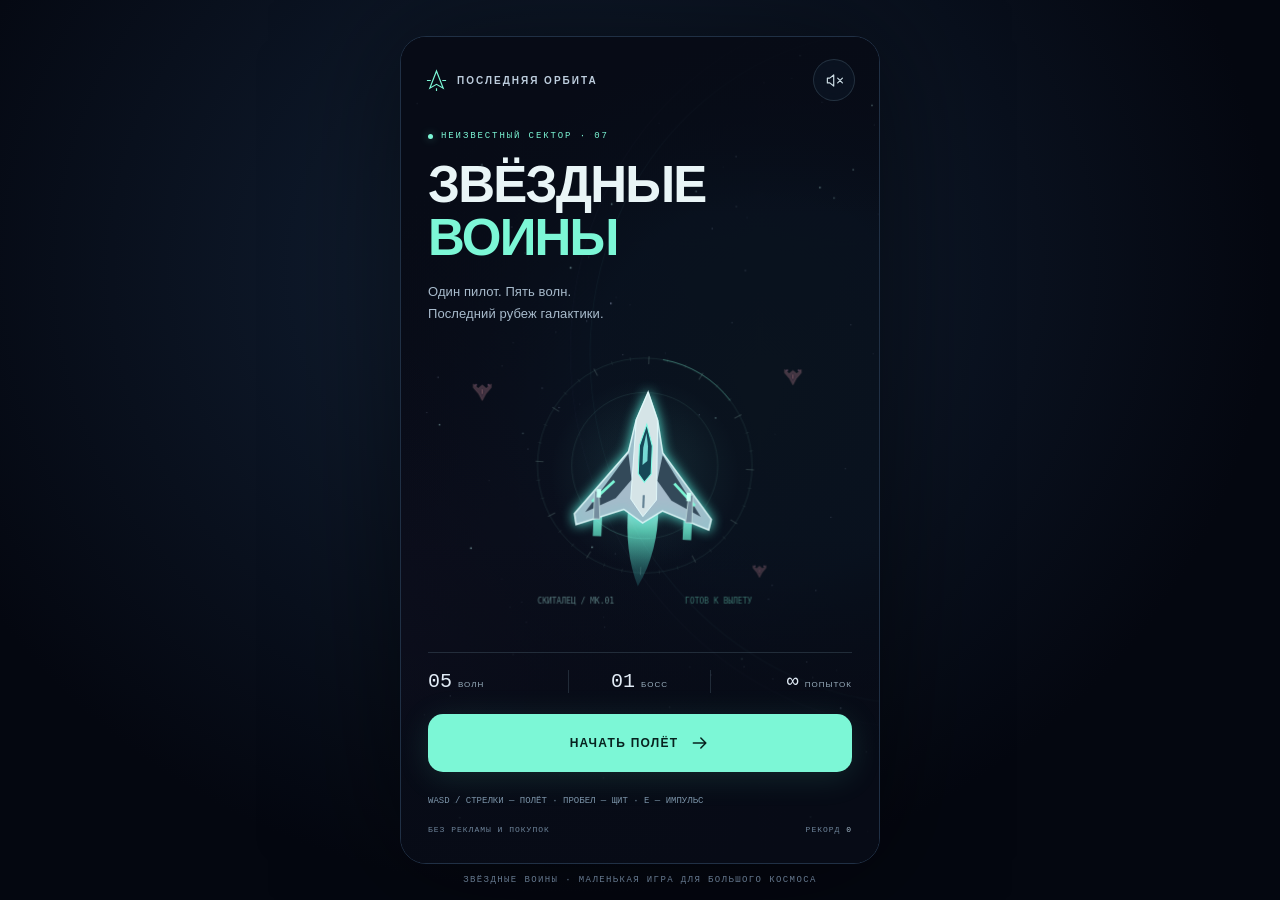
==== star-warriors/index.html @ ebae95c9 "Add standalone Star Warriors mobile game, isolated from main project" ====
<!doctype html><html lang="ru"><head><meta charset="utf-8"><meta name="viewport" content="width=device-width,initial-scale=1,viewport-fit=cover"><meta name="theme-color" content="#070b16"><title>Звёздные воины · Последняя орбита</title><style>html,body{margin:0;min-height:100%;background:#070b16;color:#e9f5f7;font-family:system-ui,sans-serif}#loading{position:fixed;inset:0;display:grid;place-content:center;text-align:center;padding:24px}#loading p{color:#91a6ba;font-size:15px}</style></head><body><div id="loading"><h2>ЗВЁЗДНЫЕ ВОИНЫ</h2><p>Подготовка к полёту…</p></div><script>
(async()=>{try{
const packed='H4sIAAAAAAAC/+29a5Mj13Ug+J2/IlUtMpGozKx8AgmgUb3Nh91ciyOOmnTbYnQsE8hEFdwoAEwkqgqqRoRIeuyZkNYiadGiKYl6TdjrsGLdkkWREh+K8P4B1F/wL9lzzr038+YDqGpKM+MPw2gW8nGf5573OffmzS89+9VnXvrzF59TjtOTyeETN/FHmYTTo/5estzDB3EYwc9JnIbK8DhMFnHa31umIyPYE4+n4Unc3zsdx2fzWZLuKcPZNI2nUOxsHKXH/Sg+HQ9jg250ZTwdp+NwYiyG4STu27oi6hmjcdofzk7jpNRwehyfxMZwNpklUts3rLY1sFulsuF8PomNk9lgDD9n8cCAB8YwnIeDSSxVXsWL61RcpGG6XBiDMIHLVaGFwSQcPjDSJJwuJsshPCq1F8WLYTKep+PZVKq1+d7ml5dvbz7a/Grz2eW3Nh8qm19uPt98jDfKv3/zu8rm082jzSebD+HBtze/3Ty6/I4CP59fvg4vPr78682HcMUfP7r8Jl5CS49MZfOjy+9cvnH5bdbeJ5vPdAV+f4UtK5tfYAOXryubj5XLNze/g3qPoBj1AgU+ZCXx8lNl8zvs//Lbl38Fbz81cU7pOJ3Eh7sG/m8fQf80SGwTC3wHB/g5dPQLGPUbm0c3D1grT9ycjKcPlCSe9PfGQ4TMcRKPAFhhGnbHJ+FRfLA4Pdo/P5noT7rPwKUCl9NFXz1O03n34ODs7Mw8c81ZcnTgWJaFhVXCn6dn533VUiyl5cE/9Un3OaifxMNUYSiowkPlOB4fHafsOoHydktVRuPJpK8+6bgMm9QDVnUepsdK1FdfcB0lULyO4lsKXHquYvtw/XWpYmswCqKwXPEESju24it2cMdpf31rRzgFuEJAE4YdPtFNZrP0grAdaARRvxuFyYOeYQyOuhzp4eZkPE27N9rDUTvCWyCw7o24M/JHbXy5TOOoe6Njh61BCPcA9bibHA3Cht2ydMeydcexddNua/ByBjh8BLVHo4HfxtILwOmuwQhisVqk8Yn+NK7bC+HwLt3+EaCzvnc3PprFysvP7+lYwVjEyXiEfc+ms+7e3T96AX6Nr8VHy0mY7OnPzKaL2SRc6HtfGQ/[base64]/C6XgO64M3vSUsICziBIiGTVwAvfxC9NMdzYbAHE/HizEw14vZMiU0c+bnCiz1OFIYGBBRtR5/a8xGIxAgXX9+njUDwEHuHF3woUbxKFxOYDGBNDLIDSaz4YPeaBKf8zHcAPy8mM8WY5oJcBSYxWksr/ZJeM5kTtcLrPl5YfXz6+j0mEpmTzwsW8aOWiQYI0ZT9+wKcAWx9ziMoCIyI9uBtpQbwKmCIuD5FAjr80mEA2gGKLc3niKMtqJuESaVhgWseS9mOpsbp/F4sr0jGGq4TGdZJwQujjFGfApouKjQAvYAYjHDU86Z4kDnV5al9b5hjKcRLJkNwxjMYLVPdo8ERwGDsbKRtL/ASCSGoGejKo6FrWqGXNjil8YnqISEyEXMATQRgdSvGShAswuay7DhIKLvK/H0tLEIR7EBHYYGTcOAMjoMXNN6k3iUdh0PJpHQhOhSdIvY3AuBl02L3OAvlot0PFoZXGvoEpoAV0rPYkBFMY+WGOfFVe0dhfNuB/olpgXMNQY0gttJnCJUsXVkt44occZgDwvI2dmNQTSMokj0ZwBrfXAhczoicXiNIt3gTOgqlscp08kJk64Z0+/aJSaCa6zxlwYu9HLR9YEUJDS4YQO5uVarJUaNY459KhIlQAMggaFjoJpl0kAAlEbcRRI6jS/[base64]/cBKezBtua36u25bZOT3TfSA4rUD+AZA/SWyB36bllcFg2CZAbH1sK/BkWssS0vAIW7mQeI+LvKfQcluQbBgMBsNhrzzyUremTaSGuM4Rjs8VsZVkSBmv8BnUOBkvFoB8BvKkIoPCPwZgwxzFuMGQcwFaxTwO04ar26NEy0iGD8uxM3ZF/dayLKnTIWhy25FwAFiCNQgNYWEqQkBoihw9GORquyz02B2NkwWoysfjSXRRbpNoEmzcJC1VAkVd1OEM2erVVo6nUWmKyiJNZtMjpoSS/[base64]/WO/iC8IpZ1uMKgkJsc1JOIgZx7gKbo7EOLwwHEQlo4qvKJMuXQ/lzY3FcJYwQdZ1r+JrFUGZ9zeyR50RJ2xoYgwWhzFdnoCxPuym4QDdJXi/[base64]/Y1WEHidyPELa+3UuUzKQFzfoNbnyewoiReLC9mlwdbB2gZnCZRUUjHdxQ7gA7EOZyeD2Rbz3euQJjFCi+ha0Czp+sxhqvVm+D5ddQsClT9UTJSeNwazxcJYjmsGQv27QeYZoMvMuWB7/[base64]/HyJUfiGgWeBCIgp9kEwDhFL9z1/b8FgcCZux3Wc7vCtModys2wwdkDCXxZCKIIjXY76HQCN1OY2x2wH0ZFp6NlD51OPFhX2iK0ECLCRHMnSsIjA5Yozhb/wDaD3fxVUhwDuxOEEbNwCbUF9tZJH3/BfEp2rxq+uTEIp9M42SaU7Fwo2UIoOcGTu7X6mmGVxCPhIYuXh2n858wFWy85/[base64]/K5IIcisKPL5qbX5S8moJt+QOw3UttB1krLeZ2Z9TA3BVhspLXPiM5LEotSwodWX0y+7MeL9xol80W23ds123nwYt4MBrGsi/SLjH6Gs8QGurrfDa1QUjbtbwA5jwPQZYjVaXJsuQVYkEM4aKWcB7ZsoAg2SoWBfJyUAWPCQW/DAXHcVzHszBImo/sWp6e3KOdgyuTYOiaLDty13IXO+KwdQQj1xyU00rqoxLRMA5HqMUm8WI5SRcXjwOnlgRkcp/aEkWwlShjk+t6rdaa92ZI7kZ00+2SEEZJsvv1IBANLweP4w+4KsQlZslKtEtEhvFBqWMlGp9eXMN0K/jAr+2euRG0O9HALnQou8AZmrXy8lE79kdWr+wfL3UAGtg0PjNgiACKa/ojW1t8RiUGBPpXFC8eYIqOHAZhFo14A92iul4M9U9nLL/0GhqBX8Q0nkIokNOrRkyA2fwfJ3E0DpUGMlAhI1GEX1DeVVXWYeoFeS4LQq2V0yU01Og40emx3gko+WLb9BhJZrMajc/jSLhciPtwz13CLcSqjvnYHtKW3w6CuNasrF2enGtgN2DEteu08Paw44UdecUd8oLyHOPKektAz/PR2i5BnSd2SJRGahdC8krNXNQquK2sa+lr62P7opI24LG0gdbpme6h5l32BK/rgv52iS9QuW0xNHpZCNYXHEeWgngg4o4XchSWdZ+FFfMBdOr6z9K8clunfTVAiwpkySoM8rQOKbWJjatGmUJZnKtFQtNhclrmnYsLWbfJVCJkQ1aNxOCaGjWQOTLl9bf9661/5juUgNyS9YcOd+RRVzUKisg9K4w41z5Q+6nFe9/egveknpdQ2nYFNikC93R+K2ORLiOcXhN9JjIsoLxTwptO3pFQnQsJCiWcKqJZXTTOlSwP18+Igqe1CM77JFehFvFklOnmVfT3XB4JlTqXYnuledwo4wtapOssZMFElF+HQqzlolu5bRfV7ZaVYXYBdxXqRSYhXeC/vkvDZSKxjoS8OtIWZCPwzi/inSOrJWWysYo6SwH9yGooC3FhTdWsiFNQ7+VXrqwhsmaKDkI2mnaBQuZJPIqTBegi0XIYRyBwuOccb7WLpt7sdgcxGHwxXoUj5KySK6WY6NoLp+OTsOYFdHjzgG9HuHnANwBhIjtucQnHU2Uc0YaZPQXj1yzEdI29LVs2snyKZTYfG/Dzr7g3BfdCDMPpabigfkgb3VNSQDfUZvp7Vqnb96ja59Tbh7iDBTfAfGgqmx9uHimXb2w+xNvLv4THn+H7X0FB6GnzaPMbfFna8tJToNQjGisM7Hfw+G+wFHQAJT+GQVPzl9/efHT5Jm/g8vXLN/A9dPPbzcdQCi4+Vu7dvvusuXd484BNBeYEqq8CInSx6O+JlGx8D48P5XdSnrR4zTZhxUlWhDOUPQJQdlfsgx5DC7iLRn5E6bt7fF/MnuPuiX0xdC020+xhSNXx4N8e27qyhyjCIc/CMjCNZBlDD3zPy96J7SiO0gbBZbQNz2grntI27ODre6SEP4j7e8NlgmnZz7CtXOypwUdim87eQd7YCw5Y8Mcetmkdey9g09ap+1hN4d6aQ9ya9MHmJ5vvb97dfBdQ4l82/6LAgx9v3gbE+enmLQFhntzLIVXI95UycAEPV3Ponb0qIeI7sP6fAL78NW56wr1YHwFBvLn5LS82x6h3DFMbhZNFXFwZkc979QJcb/7+7pV6wcatSS2lc8c9bR27E1/x/tT/+gs2PJm0lNaJZbQM+M3aRYk6DOf9PTIhCo//ApRm8VzAvDCz6f/6iZ34ijt0ATddeGUpwYlr2PYQ3uH+LNqo4X3hqR4wVBCMMk5wJxczZgUIUKIzUqWrIplyNQLRYR5mVUS2MHIAfH6I3OxdwNjvAZa9C+j8U7j/583fK3D57uZ9uAWUxo14VjtjGfYhlX4d/n6XSr97c5Cwbg7h+QfQGjzl7cPobag0zzgUU6P2DqEc30b4O+Jsn1++UbPd0MSmi5sAofRvlMtvAgH8Ah78WiGW+wn8/1vgmh8jqzRvHsyLwJB0nxKYZD1u77DuDabUIBTJ3j+0fJRgdHmTEknZlL+/+SE8p/sq593Skl1p6W3iKD953Jb+/b9+UGkKmdOPYG1wAd8vNVjLmZiOwdCJcuBKLOkQFvWtzT/C/z/d/Jwxv+8DDvxUIaL8wxBhcAUResi6bf+EcRHl9+MlOYEVBCjX3RkgcpOas9U/zDy9K+bZgXn+qR+i1CMuAgzFOm1NHAOv3FN/YriKe2y0JgCItlTMNZwJ3H1RkCiAykhiHzOVCrfz/gJ1kvLuXZRzn0nqyeV3QJF5Ax5AqU9NgV4IVYSh5OjYO0TtRTlQiNH8GDjM94HHvMe0uByj2L7fH8P921iEvf4nFKv46jl2/97mB1DoZ1Dl50gxeZ8yyTOTbE8wJ2zuewp1/D5UfAua+GdoifX9PjT2I04txLlYHVYYBft3FU5wGcs1BvECWKmVU59gemw44ofz7RoOvowUhgScjy+jkuz/Ce2xfgP+fkfsqpbX5jsldsYzYBknK7L+LJEVSPknQMgAaXmmjPDRZIEJ4X/ipVhHynyjuu8CMN4Ddef/+54jc5TyOHiu6N7/VoL+txL0e/PorRjECIcM/J348yOgmY85MT0CUkK7jmMS2YeXb/4BWbxzBSADxT+1PUQJ/N0GnjpdUBbgJXpj3oC9Eh2CosBZC14lswkMfXxyVAOdz4G2PmMQuvx2F5YTAPOR4u6V2YjIoAZewBgjsuGfFHgJL8vVlN/jTYWx5MnGe5nmtXlLyVkYFZguTwbI90nHIjX3QEHNbQv08uzkvZzfFZKK90q6k8TSRXnu39rLAMX4eskGF5mzmUx6nyTM3zO2qvzbP4NWjSrWD+D2h8Bl3/23TypcmlrB/Ud0OghGqLeCK8+ZlWbGc12Lc6oBi3DPFUSUeFhl69xvV6ZCkivH43gSXcHRL/8bXjA/CakWH6NK8SHo9W/Cs19dfqsIy0IiXjaXP5yS5l/tlHCVANSx1tBSfCNQOvj/XdBR0UEBClxrEhju13cxuaytwAReCV0qDv/fM33D/+ISgmkjTGeSlJM6jTfzDbKVym8PySL8LlOP3iI96x/gwQ+4RfaB0Nj+33p7QmRoUtpkHU7wFyWXG/rG3iRd8/WuQgv/8eVfo/6z+bVAk9cRQ4BhfwdxAg+fQd8ZaUQfCY7+S7r9V2Ty/8GQBho2UL0/BuXdVhBpbNLkbaP99d97vUs6cXXdS6o5y/sTazA+henNZ7BqcYlryYmOta5FKUtxx/vFcrBXw21wJJQyVz8QztkKinVJjebee4lLMYc/PRdCD48/mQm5R2/48kgoOImjwUrU5tMpuguy3LCSsyAPO9SpES7wCucPr0aAPtY+tYMXHPZ7tR5RXpjMSSRZX2R6vUeeiJ8C3f8Qrt4hL+cPef1jRwIxBxIU/fjyv5LD/RGQn3L5f1/+JTwB8/DmwbEDQ8YeyNsNahe3MYF6L/8L6WJg1ujCNY73v8KqzPXzU/IE/aZikf5SIffPR/ASjFPiCUy3q/H+VKM/xcWT3vzPNPOZBKlxa+d0TTg/OAQunMUWSsY4MT8enLj8GyB11ChkSFXMdDykixgqwBrhlQVNEHJb1Ij/pRC6hoytQuyfSJdAT4Fb0iLQcnzEdI3LbxHA3mHnmHHDgJ1h9jH8fYTwguffoSpozMgt/QeE1k7hUoVRQdoqpP9/DIB5xNCEx7sIQj+jA9e+yV8VJbCpgMrK7zD0RkAHy2YHrK50QGKQ9CSueCCZU+i7xKr+jsIsBU/kv//VO5msKzWeRUpZ+68tx1X/5vdo6YFJISNjegQjq7cv'+'38jbvdKnUxVGMQbHvqAowrpfVBBlnf+h5dI1ULEF9OkhCiq20UImh6QLXC5AujU66LhE9FTgydevIaCyqQglBKTTO5t/gTX7ORNY6JN6h8TVW0UxJQGwxBlJbaQYLPrWuJzK6sjnLB5u/rYUY0AhB5zhbQWq/zf8+TWQwtuMNihejMqnFNrYPGLi7F1W+vM89sER7FZFavFMg73tXryfkgFMsZqCO6/SCEtFyIEo3HwSvPFVnoxYMWL//Qf/oHBVgKJD3wfq+0cRKpJcpNUVzPMduFMyt9pldyoOCy1usGfBVpeCLFmDuOQstvpBueIDwN9F0Q+b15JHV6pXdd9W7eFdTCpNVhUu8i6IntcVYlPvbX74xdhTOjNYbK/U9jsY7PqE2NRnLCnhUzrS8292sSeR0IlaxCcoy5i7C+TgZ8Ccf40NKP9neBrepVLo3Ad0/S1lPvwG9Tj0Pb+h3Hnpha8YoNOBBrL5hNSvzze/AAWOXEaohvwCKQsa/IipeaDPPVJYYgSU/R1pIL+iX5ar8TnTShTRJJpqICWywcIUMCOkZKsWMjv3KnFIJQ8/UhDhB2S3oiPl54ACb2GE/j0g5R9v3lKgyvfx/m1anp9v/h/4/[base64]/[base64]/TBg0RBwDolIYJ8NMkGc9gmljDOLVVXbUAxWxLe/jQ0kRzFIHpb63LAjSicr/fV21VVA2X0XjWny4nE/0E7Pc4oWt8OwI2SUrRcoo5zbexYENDSlEUnPd41PgS1dYuGHhvi3WiohzpHz7kD9mJofKrHrZwW+MoxgcSnym3G5g3TGOhh+YwicM0/mPgJdkb8wjuzNNwsoz7puuKpzAQMJvTBqsHvCYdTymLDRYByIw/x6ObYwTDYrmYgxCJI1Vjb5jS2tBMWjFgDv3Di3W+gDD3tQwZYNdxY6RHfdPWic+rCzDbVR0Hh8+g7b6lR/[base64]/Ij3hiO9iswACxtUYsfQYc1vsYm58ODZ0CmwOsZVN4qLAwPA5X9R6VkJE3WpZumk7Oido07b1IACGu47xBIFdTVi9bBGLkzsOwRIZNk4WGrLOaXg6PkLSNE/HgwQoUkMKrzzF4rn8kJsbnQAyakIsMalKgJtqsPJfQaEU87UEjmJ87WWVjQeZ/r2+27H0O/3A8/RnX/xa39Yx0/9pSq76Kp3C3Lc9X0dAL/qv3NenMZ49xaXELAI+RzoKEN1JzJ6iSYo0BewODwgEKPCuAIeXt5O0fzFcdT3b05OubQc6nTnRdUzb14fhnJ82t4wz+YghDNbwg3i1IKlwF5Ze05kbmvdEHmd+vTgOH+DvCLo/hl8wsl4COzMfCMwAfmg6i+MZu4in8ck4pkuQwLA6E3aDUGNPoYnlnC5HkxmsB8Ej1yjQ3IEnxKEvpt1AV3BTg9nxdIUMVkB/5jP9JZAI84CCyv4Gs0JBFwSTCor8mOIe5FRFKmGpwuSF/R2ZmWRdUtryd6mxX1N6z+WboNO9bqprXXQPSErdt9t5998TjjJKvCbX44cURv+UPGPfzAYh+SeZv4y+CPBbUus/A+uaP/285DwipV8eg8fG0GrJIGAGNB/B5xTV+ezy21nfzNNHGdSP0CRH3xV19CZ+wgA1U1Opd3WRu1hydRWG0mZD8QN5KNvTELPhvE/q8W/Q+3X5TXRSoy/xI1w8yhzHtG4cF7kXf8O6xrDVX0GpjwsDYOhg590XW6ZIMTpwPxXfW/i3T7JB/EyOm6ET+C/JbPxX5l+nmNnn3FPxC+aMEO46tPa+CeOAYdwvKHID5A+LhtDXQIT1M53dsYAhNE3X13qcpeAuD53v6siELTzbt6GkUWYY2rrI7U7icLFM4heA/Bu55oPMA1UcZuLI+g0bUtgH+yecz0GqgR77NI4XSPGZCZ4C8DUSnnoKnCE3kgrSEUQjz00FFZlAvr3ksa1qcs8IjAbZaidz/ELCXdzi0IDmNJNvM0GFEf1r6i22mvRuyyjFieYhnrAud8Oe75iAlOa6HQh0bnulbcC13KawLZ8vHiaT8anKzBhXEmo0Tc8FppzhAXJneuy6GmfTOY4gv871rravN6Co4Vrage22NC3j5fD0EPd998r6zQkw6aez/aYCMbh4yVQepqJym7uhMkMalouVM5kHk8YxjMeTxr0myLDsLd+xkL++w15LgBr2edmSba71hiY7DQlq6FRraKJjlZChr/LtsSp/Smth6ZZ+T7/D20dBc9Qf8hl8jb7X8MfiFIt7TeTMdwjiUEm6g78+aolhFJGz9i5ql5au3rADN/Q8Z6hW3pogn+E9bgwPnaD63tbV7PBrtTiPo+3j3zp2A4br4DgDHLt8d6+JhzzUjt5ruQ788+tHZ1tW7DiPMzqmj9xOknAFJsjspHExiadH6XFX0n7uNe8cuG3L0tY6auKNi/MuOhugpXuavhLXdzT9G+wa5mFreshvAPnNQNPnx+EiFmVfuv2ytmb+jAIug8I8/kYscJi7OmDQV7MwMODu6bPj/p3ePYlgdazMkFvr3am8YHit9VBfyyiS29bsK0ovjs9jsHJSNClt3REoz9xQEtEIQDEEZ69lqmHvOdkM03PUul8Sh4UQaeCy8F+xNGX9sUEujT9CpanKVgFCIgdJ1QSz1B4+dFxt/6qKLA8JqwEA7jCgPHzYDrR9z+sJOYOKqXYB421wuaLMRsorXAVk+p9Q/[base64]/CvZj3oXaMmyetSxfQ6FUETK1VbFKrltjZwt4bKz5dS8WyizEzBOZatXDBbGguaNF2jDY9HsXOJ9wwerl7tVRTd2mluDjmm2yvzqjh9bjSC+aH+l9tCPWEL9XJbqCfbQj1hC/VyW6gn20Lc8Opxw0ueuiUNyaqfQhKfzE5jeRb18K2WK2IW+mb+ODyJJV3zCxn/DK+L4OqhDQpjicMEbnIaYBITTeALXOQuGKEYlINfCmbBL5qHXbRT03CCr+fh2fQrdEQFu0bIJLzcc5NwvogjfAWaJRgLY2SQKrt7ibVP+fvi9+VpOsZWT5aTdDwH+QKmtR6D/jKnVtBhfDu9i4Dp4rWOpNwlmxqkxrPoLsTKANWIxSKY2aIo8y7IzHsHDkhLwaQ4Z9FT9iKtvjmed119PD0dT4e4PmDa+zrj1DghunjmWbikjEG6AozHC5C/89kZQQGmA5BhTnLgLeRnQMUbfaG9XGMu4T8Lb3LE4dtdd5fKYvm7i0n5Z7sLHi+jWlyVy+Ti7oqCPAV5d49ZhicUo73YJj/Sjjz7YuwqmS7k++vTCjPADuKj8fQeYFzD1nrLeQSUfOflZxuZKkCf7mpczBM66+QuffeMeWc05hsDpU03bVdXUzyhHH2QcKt7nsXfwxU88ArvrY7OXWqa5GBz/GKhAJ1s8LhVlR35qKeSIx2p7+HD6aEvbEkSWkhOfX5NtNcnP80rU8O+b/LnGS3282LSG6LMvm128hY5gQInY8WQLvsqvlHZE057ogCuJGMUGY+V+K6YwvTQ5sJ3bub0k2t/lVe6bQaZiBeUJceSSq+MXHvgxFdTmL8xPI1zQBwZGLzuU0/xEsfzm2420OP5/j7j7Q2VgvMYa/0hJh5Kuwk2b2EAd99WRZuS+Me2ffQcU4L8Dyjp473NuxTx/e+0retv2VO1+6q0ReDLF9yjOdXMeRgRc2s4FNVa0/aAV3VppUnsyw9AnOusZ9d0gEUFXHklhHQta3/[base64]/bPmn7Xb8NPsE99Gy2Mj+qgJ7Ox2I7uOhpq/bOUPzE7ugtqp348xnFHcRjJ8fjq0j4NtFy09AD1wDr58/6dm75t3bI9v+s4fq4SMOrPBKlh2yDfWJXcn8IfkN8NBohDOcZz0iwOErxKui2fZCV+CwlsFDypaopjTgBpu202g3WZp1nbRElF5FT47BIU0Qasrk5HVcHfJSigdlvn3+TlQECTCPF4DF2Nb1Kh3nh/n0IbmfpoMvMcMDGwtEEShw96ws0nI8lphoO2b2lN6kifjEdxn1voZJTnWmmOgfrpOYPmcLZohFrzVD9dsQdAwOwBtoPg7NIFHZvCUcAGFLBFdzRZHo4qas7IbnJwQEv9jsUwsA+CULsg/[base64]/1xiDuDEdtta4nFY8Q99pDtQtX7U4nGKo9RlKxea7HpsCjSqtOq4uf3CV0u6Jo2+p6gQ7MgcNEWGMCCbtYfwV/[base64]/MebK7YTrT1WYHHYrt4Jyd2qM7lSuV2qSVLQtreDKJW2KmyLMI3kIOCL5LFFSOp7ksiRp6TgFJyfHHrx8NsZ04VUcNQT1b4U74a+t5nEvjEc08Wt6MEzQVzjC11cdogDQHYehZYVcHLaKaPP62RpC6VZgyba2VzK1fT9bYMfXMkOssHWQn8CBltO7mMr8j/D6nyiP9gN1N06U4FM0tgmQVy6+cHJnNTiQBgCfgQCN1wGSxE/OgxZWeT9wO8EIsB2VQoyN0fIUqg9DqH5Pd9A0K73tuPgRQRVDbAU5WY93BS1K8oLWWe2ywuAAoe1nUqzp+FZRgSo5AQpOAwAYdyxwV1zuaijwYr+KM+3reYkkYxtN9J/RwSl/p8DFd2mjxd+Rda2rYKdnOQNKIZ/gw81n+B4TiT+hLWZZAgnf71Cz309liM6YuwWoWxSaYLu5Oe4iGle4LxjITwPyNUghLmiqgpQJ/Ifo0gRBgHm0+dPtWWJZ+izV661FnjW9KPn4MbOKF5OHJgQHLJ4eDmZJKtxqFX8UuS6BLqBGRhf5xHrMs4kvJWdywcd8XR/49V3qtf7Hqv/0Os7Ha/tF6/2sdU7PiruSzBGCKm+nNvgDK3FLBab3Hp64RcfZ0N6WH3F/ETK7t9QuXyvyNn1A2w1+DLj/T+JwBoU8S0Aeb8G7n2HC4vZtSaqYVl1EiY2mustIpDVRjs8jeTw/EpREmxPFxrXLt4HwMFdox04ntQAcaZ9T7Zjewc5xB0fxYDa2p+PzzW8YsdM2wJ9efquyZX/zSV3yUbYDkwrQ8LYlVpnypH+MW355GtcbmP1EWxIu/wvN9TOcPCVZfS5S5jJ2w86MYqe+0OGgv6S8q09pkNmhJ6zCL8RBA5huxbYd/8pEoP4BNoEpO3aAFdeFeFINc8kZVkYn5EYulnz1yxeZzxC9m/6rvYwYJkTJculc9IhSOzkblMm3ihXoU2QNc/rU88Fyu18KLGXDp92JWTCCGc6Ee/ybJmQOjwZ+O1QzxQ7eaxd5wADUnoKo4FLE973qOx3tsZaIJPid+hKuiDVQUKFVLeAFQvuDadBWMMqm3h7+2KU2Hc3uzCj+KHH6LD+2J2XN9q4XXawLeNUGjOpiXnUFy2GqCr/[base64]/obcjX2YubEZecDzSvydnoo9KHIxGYXUwgGM6n7ZLV2yVl8ZR/owoqACrfB9SmZ7RWTC6bkDSbctXWVHRqn39VdU8r5gAe6G0cEAK/[base64]/[base64]/x6JvDbv8AjDCbxQkmX0ymUBe4BVUEEHx3zCPrCLCANa+jOOG0AtwtX+uBcH6x0'+'iqsKDInO+4NzA15Hq/5gZUChqB+dNyMA+qoZrThTT/vRLS5OGlhawwINLA5XK+0gImLAb0Wx3S5UyEihlNZsOqwk3q7w9mbSTOoUk0aU1jp/6pTLPAbaj9JKVhE9rIvl1GcFwRJLz40Iv58twgqFQuxZoUAxAUhKFGKFapKE8vwgXgSRtFQAH9HrAofKhefNbP7cb18IKRUiTutsK8XJeb9ByvdxuGiot5NkdvY1ZPqq9vBh/hy0XVJNjHJZVBmKRUNeVD9ZVVp+FiRMsfRiW8Mvz4sFz3jBbPIn54AIK4Gx32CwOl7NZym8gs4Riun5fv/k/OAbTde2mrD6mJ0NT1b5EwYnzNBkDrF1wbmeZZBTpjfDdbzMk8Yp3zt7sarkiUvNgYD9sz6GL0Z926DRxufzhmEHTbbkMFZq3IBLrTmCJyv2ZAVPVuwJ5m/CQ051UNDAVrWDDFGiFPiKZWsHyP4MyutwAs1gNbVmvgdJj9JmJQZEgNB2Zz9aarFOMURxUXC5G0hyoqB4iAEi4ehFmIvdcBz2c5OlrYq64p6ikrL86Ik3/Yyn3zIxS8i0A78kxrNB8s8qioFmmb+FkWZPKZaVZUVmDGXf1ra1z5xMFzzPt5TsSJ3wV1lNoXgfWlwbzsvTlDPwcRtAk7KlKBXtQsqM00pZSoZRSbhkyXpZk5i0dxTOe2s2ofWuMM5FPnaeR4MG7Hi6xOSZlPhrjEiL/YEy0KR7QTcx26Sxn+kMUKVpm+194MOY1KY1YxPK6SAUgbR8mJtJ+o3BmsVoo8QO6UHODPmYqAJA7amnYByHHZ9+b6Kcdn0OXUkgHLqmm82Jt1BMTajubyGSQldakOn05O+SVSrsD/MkkDxh/tp+WFSt8lSKfdtHLQvv59mDgrKFbYO+7flFdSt/nHS9LNNEvTEchjHG9CT1a51NkJI8hM7IE2D2QacRUXzbdfYzGDUD3dO3ZN9EbmfE3I2dUcdTszWALtgSsKwyx3QpBdDIGzVtRxReywu3Oryz7wOyV1KleMLv/n5Pxk/abD4T1jFFPwU5MoWdt016OUNMFtMG3smesbRAgz3Vmg2ZIzumjSxZY3XO+/cOnBxrWfWm2fK1Jm7R81gp5ERG1g9lDua3JdwVz2T0Fcf4ABcRlkVuVNw0PQnNs/4I0XmsvjAr25fQWhjgmGOI7d/qdNs9GempKs96fNIFvcphaF+be1iwIF58Hha0sz8+aFAJw+YCBp+3nBLSM2DSjgdaCZdQnz+dy49L1kaDRo1pZ7YXaGWzo/Q26foZMWCaWBDvIIaLrSaAtB1tNGLPHdyR51j3NUFBbOjMMvACnY8fKRqeQjWiKRqdQwlObd3DFIQbkRW2gUaFCMnwlC8BoHq2wmzBbNPy8fvLPJXBptx/v5Iq1fK1GtrK8VFIE+GDYt90b8T9Q+580ngy6U1Xk0QKT5vWJMxmw/IBj+qFxgIhxq2oDBNhgqs+QEio4GDH/Bncn/[base64]/1h04tFTIcC5K6mH2r3oidQWsYqTpm267XHOdKdMLx9KmnyIphOM/mh+qTkMswxbaHk7n+WEvwxc/[base64]/T3l2mDOkq4Bm5M9nCS3/SukoH9O595/hKVCvbt6myzfxWKOP6Ngnit99E8r/sqvsf/mi0PH6VR0sU4EF/Jwr4SLgt6ROydkK4jgsQLOqq54VFBkJmU8z51NzYlJi/w0SbcaRyDU05+KTvEJzLj7pYV+2XHzuTIL3Nc/X+bbzfKtPFTsqyZwJDo524WgJCJx+khv4bO8626HDW0r6h1DqZoLGS6Up0qbFdgowNPJpjoCZ9p0ONrrOdr9nGy9426P+4ag4ytKOAH5MGdlWLIteekUPCi7UfCs96QPZnVjs/Amu9+NsnKfms8352Hp2IxrPHvC2r5NoWMGs+WyyavCNJxi809kh5DoLONlgsqXnJjmxXgRAoNuMyuah8VfAKLtP4fHxLSyLhzu9NMOgktbFexwBv2dnlQwns0XMG4NZYKesl/yEGbzqiUeod6LWRuNiJdk1K8uue6LrezRuGn0vLyp012zaWFRMm4Wc/sdNWB4t9XWNwRaWiNSWu8fjOYXq+DY/2oyPR+yx0/XQEhjHZ4V8V2oSXY9sHPQp8QkGRXBs9CiZ4ZGmDfLushHQ4Upsxx39LfigRxNK8sySnc1212xL3g0cS9MFOx7EZump3cGncmN/Ead9wgc6zegrAI4wyU4zwp2GYDC3QI+GctWDi6LWCOzzGI9VqrynTes32tZoEIWDsLZECwr4djSKbN+tK4CnH7nBYBANrCxfpIiiUKVXxhRp9Q3QFVrsyWvLMEpC4JbPLBP2LtDdQDdsvWU3OUT37WBLYSjb1vPGOEGUzaii++GifqjZmU3kc3Bsw9EdS/d0uyOGIVgPYcJxGM3OnuExYN+NRsOR2svfPD1ZgpXFsO6W7XS5j4n4ySuvGL5uON59/RWYrNHBXxd3xdCFrTstvOjodgC/lk4F+Z14K4rz6qI5Szfc9v37qLL5g8EwVBEXgpE7AuXNbEsrJQ3SKo4MWsSODKeN/hi4sF1Q3PCipXvUtOt6Hb+jIulTFV5DVBDlK8XlbthAdQkQLVbLYvPid+wtthL5sYfmMtg/AeD2SCWzudSk4xAEAXn4hU0t+ggwumavsD275QU+tdcejSLcbGH6lfYI5IZtOnBpZ5c4MFs3fPbD22u3ok6UeWuJfwIwHUAfnyp6MAoqx9JJQQNytR4vJkrVF7oCmfloOdKCCg4NsRu3eOO42Y2FN9SRH0SdGKEwiKJBNGRQLdKHemMI6v/IVeupxNY7uqNnLgw+JWBQDPY2Q8eWH7gdQEKbM9aYNjrUZKECeZ8VN/[base64]/0WYxXDYdAZ1YERGuSM12H8AXNNbM6QA8a3PCd2BzmbEzV4BV5+a3GLU76fY4TNOJrPFyOyQ0teK0YwrDXPcy3PU7ND8JhxX5qDg8vjcYgR2xS/2RuHM1JgyvQCRCVVEL/[base64]/G3VH5OJgaC4FQzrj8kMHD8eRuyYzMKaHBXX4hwRoIVHn4D+JxZC4EbHFagOJQzX55oS1x0Aiw2vw9CcXWTvsuJZC0GgO6QzBbqHpOFxSgXh6TKu45P+Je4NLyNlXsNgTdyHRSX5AaAftkF6EsH4vhe2AsTxcNjpDCI1S+8Vc2kJKjU8V7A8D/Q7YkctR3fpXTvglBmQzCD2PnA6LknrdqvVCcIC+WStZo2KNkWTosWrGizraQIaXAdyHJ3rmh6Bjd/yAveJuAO7Q3IMVNDOcMh4hqSmMa7AdSjivEyYOYKx4i17T2zDBrYBIEVcz9lPWQvHt2UF3PalbjtczWRshamoOGCsqPXqteLt/KUYxHUpgMtZOXGVhm/vj5stjfXLHznsEUg10tEdQBArsGokcjaZIqtqu2iVgJoI8k9yhAxYxBoTLrAOVB6Ek9v4lZ5+w3QN9lo7MN2m2a7Y3CSKhoOWWrK7nVoDLkyGQPNgfoAJy/uFdrWmjSwUT8OpWurXYqT5IZyZ++7qk1vLk7XpCbb3PAY0GuyUZL14CC9bTva1nX5DbHUVgY5bdlc8ot1Lt0zX71oYCRdGPdzbVa2cInV4vC+GxDDekDYbtru/ML/R9AA8rDsKllI6hkvF+oaL4bt+dsBvb12e0sIMmw0z8PdN229m2q34WgGsJ3TBNNwyCkHXh2bg4HEvftyJaQtbZxgOhm2xbwAPE6Jiihncsk2/awYlnOOxOyxIf7LYkAwy9J9DV50K8jXpBIO6FoHVU5t+FjStLiU9PjhQbiuvLcdAaLNkME7DCVgYJwPlaHyKSbnHsRIm8TRUonieHitn4/QY9HYlnCrxOYb7ofgYMcHcLaDxCGirRWdZWwVzwkADrEowbWfoDH0rLpOMXUsymDY8X8TsLOgmflgAO7IJLasUU+2tMwhGw5EVqNdpvU2n4HvejtZ3U6J84D3PbjnvQ8O+rQ9XfX4Auzlc6WlfYKEOMI+T7F2i05e/+vQU5hv0dkN/eA4t14K5A2J1YEdVMNd50F+hXtlY7lf9lDnzsvTkCl5VGgZZ4/5Q7e1qk/oFEQg6mYH5S1etKmvV8Xe3yuYEtKk7wjLP2qyDKsfb/LiFtGlaULEkrVrFfKPxgdtqAkB64ri+8ZPuLZqQ4XTZb0vYKXLyUKLLyUIJyLlCahHV3He0QqnsKYhA7AbUhUE4DH07RAbFrj3mKVhXsDX7UgBqvbm+WjrrHYwoQv9A76DCCmWrOmvbicNoYJPOWilgZwXq1NaKaDY6aPcEoG05+L+0MqXBI/MUBMS+NPDUU3cO+z4YHsxemeHmqmB+rqj76jMw09kkXOgns+mMfZqvYra3wo7X4SiEO1xuT8ZH0746wbzxrPBL9HmAzU8279OXK9nnCP9BOVBe+BPTslV9eG4w5B2u9tniuHbVQ9AaReHQ7nQqnSWU0F7u7W83H+BXMvFzke+zUw2w159ufob97df0x/X93JlPbGFfQuXcYw7suqWhIiWgyUym2qKgLzaRuac6S4cWYuWl4ySOlVE4nqIgnIDciNMUZMoxPghTJlvm82QWDo9x18doEsepKZbxzmEb042kPW4Ue+A724Bd2m0YvdH2dZO0ZDzJxcEnHdy27bAn8BZmiB+6MF33PudZuyMS3ELUF1Xlx/R6ufPsAjfq4PnI+bGWFjtajLu2+LmLZYmwrp4fiF8FS3KtrKqt9eTDlzLFSbvIpUkxB728BbbMx1BJwigjBtLF0WRPPVXWOrQihNjBmaCaa02qjAppzbNdwdeq7mwbiZkcsFBrneqcmHUBKyp/6FrWLRcTC7fy9wR0oQSzGM0t8miLTrQtFbBMsVzClL16oIIZHilhAXBIp8YZOLDp+KFqNdt0eUXHBNvJr1aN8aSydk1Vs81rooD0BblvydRCDOHpFrI/uHqklpY5YfJHvR1JdGUNmZZvX90lhTMdGNMX5XXisabaJq/T2pVtkRvOja83Nv5RlnKL66sStrKTIvvVPKdb7CSqaMDS0SMr4CKolkcVkobqnfKsi6ZDEdDqdK3Y8V1brYsKX0vRJo7EPdfkBNGdFv5rV4Cc0diW/C4Rv2npFrkJ0F6HUaCdnrvWW+RIaOWvmBOcOxwcHkdjDgdyGqDzRA+oQcNh0SOH1a6w4brdm/IpgodW5lYvcs5iJiFmIrEcRUpnr+WhBRnig6Hp5XZmtuet6bQxXzBz/[base64]/JJsJ/t4jdX1G1rt6YuKcm4Cx2PLt+aqrUD/dg0m85V0yPNe0S9Qp1znNzuWVStE0rhkvWuuuhA+atgALo78D8qvbq4uUOUWRMrGLl+3ArIrKrECl5NjgZhw/HxYMq23unoX76gAYHu7K+1V6+IH2RevooKO0pwNyR++FZ2a0RpDuQsiw1LGXgkjHaAyax4WIhp4ZF/dEwMvOwJp8d+llZf4xLT8u3VW8uUjtmr5DD2+JdchPrdo28WL9Lb0/EJfRL6j2haNLmag1FnizFeNKRD+PMPutd91Ysr6WA5NGJgMfjiz0D/RVtSa94DLZgSscCoyF7/ObzGb/M178BbdpoF+4gi7wiW9zncTo/JdjGlmVKyWJzgWRiqHvcPrz63FffKwgs8xujhQ9Dwlmk6m+aHAINcZFv2n41H4XKC0xDHSUgQYEchXYyjLpRnQ3g+0s+7r9GWqddMOo0h++gU7pfKPje1FicBLeL0RVb1GTDdlwnmH2RtaZWtztc4PwiXjH06/[base64]/AwuBg/Sfgn8epeVz1Tdbi43VVDurjbVRd08WxXjejiua4a08WLXXVOFy901RNVv4sisqsq6lp7BU9NiOL7Dx8CaKGPPNPdvsUe4Kegz3AB8JznLj2jYWXnU1UnBkVKHIbPoc9nIduSD5ADvxQO8jwVESCKwkk/Y9rsVLJb5fPHujIPv1U8D66bf2RL8Lhwkp1VtOi/YpomPas5Yovxue50lja64jAjTdXu6/Sdtf5g8QoYJiST4HIgNggY9v0e36o9HqUAb6CLDEx08hT/QhuMmBrCnUYVjoDNcsYlHV7/pWu1SqKzrlHqLm9VKKSyCyjzDr2SHVKhSydb6NKZGLp8loYOmHQfzJ7hZBnFi8YDrcbQqRlR3hsgMuIwoi9i7uP1flXPdMgGnk33QJPyzJJ4DqpUwQMmcHEOTJsunqPd2Wp2Ol6hWelEwOyTOSVk1eQj9riiLYpSB4paM94LcX58XY24rgY/g71XLX6iauwguLv884rVIs+RXpy3Sr7DHQjGuJkmfS8vl6O7WQLx4f4hrUcEtAbqWc4OtKsaoD0C48k4XQ2Pw+mRYLYof0QldqSgdiEvjXSW5poNkn/xtNrDYLJMWKtSA1pva/l5eBRDl2Ik23qlTqUTKGvkAGY303f6GEj5gY7sNNFrFhcHIG8tng2veFzk1vI57lKF15bjnYNHEBQ+jMC8/fyEaYMfRLq1Ojv7lJ3UyT/PumPmVIJNm86n2zXtJX2kYddhinSGpMHoRDpUcdA/HGxvVyIrWUons/40PlO+Rl/2/epgESenuGUoZhZtMjNn7FlDfOJ3B37NEtTxydIooHyuX8gol+HZ1YeS04Rffp4sDvYF4m2HcF5l8Rw0lf98+/+689Wv/onSPHhirSEzuHnAzpI+hKvBLFrh73F6Mjl84v8H9FBJTw/iAAA=';
const data=Uint8Array.from(atob(packed),c=>c.charCodeAt(0));
const stream=new Blob([data]).stream().pipeThrough(new DecompressionStream('gzip'));
const html=await new Response(stream).text();
document.open();document.write(html);document.close();
}catch(error){document.getElementById('loading').innerHTML='<h2>Не удалось запустить игру</h2><p>Открой ссылку в обновлённом Safari или Chrome и перезагрузи страницу.</p>';console.error(error);}})();
</script></body></html>
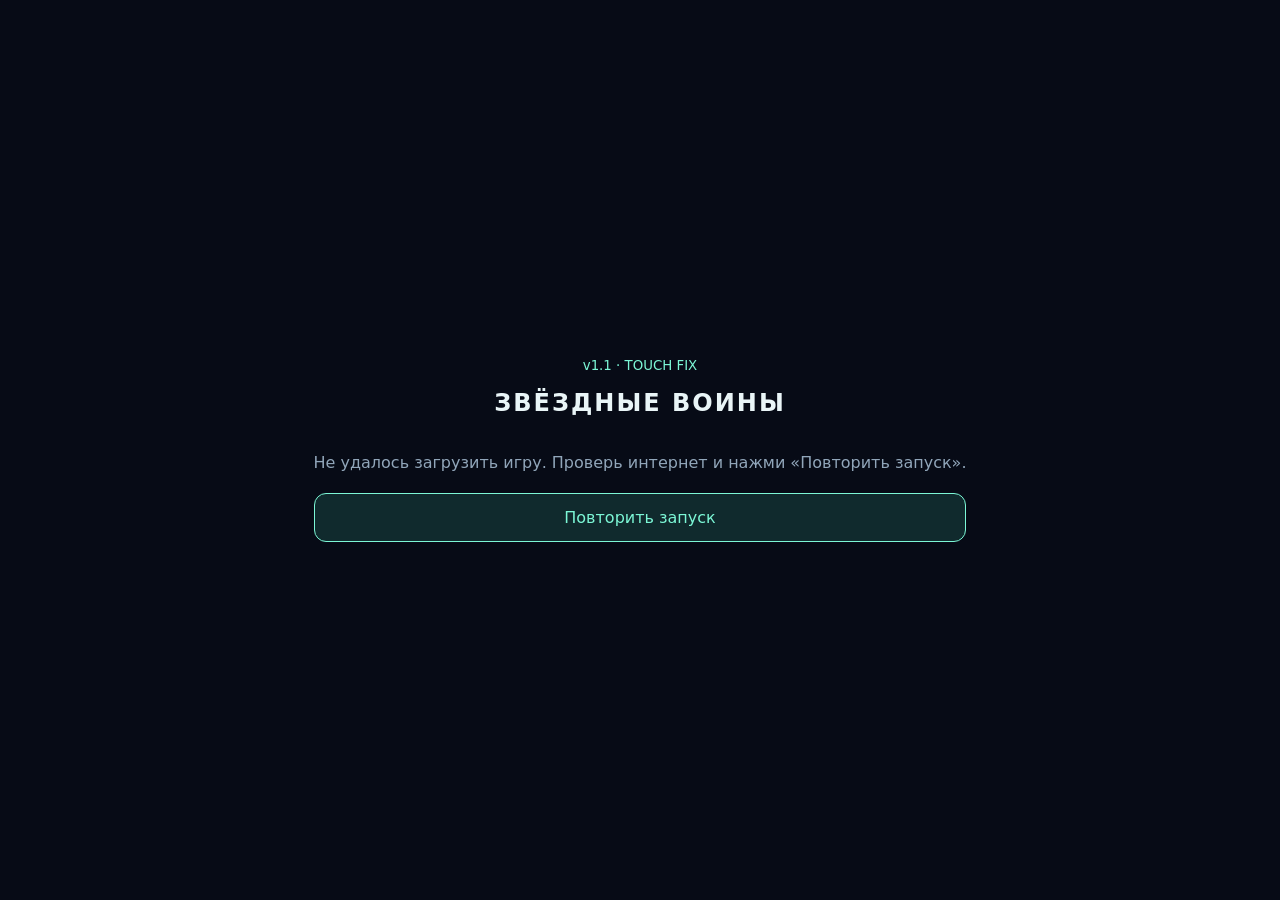
==== commit 96d62423: "Fix mobile touch interruptions and false pauses; release Star Warriors 1.1" ====
--- a/star-warriors/index.html
+++ b/star-warriors/index.html
@@ -1,9 +1,149 @@
-<!doctype html><html lang="ru"><head><meta charset="utf-8"><meta name="viewport" content="width=device-width,initial-scale=1,viewport-fit=cover"><meta name="theme-color" content="#070b16"><title>Звёздные воины · Последняя орбита</title><style>html,body{margin:0;min-height:100%;background:#070b16;color:#e9f5f7;font-family:system-ui,sans-serif}#loading{position:fixed;inset:0;display:grid;place-content:center;text-align:center;padding:24px}#loading p{color:#91a6ba;font-size:15px}</style></head><body><div id="loading"><h2>ЗВЁЗДНЫЕ ВОИНЫ</h2><p>Подготовка к полёту…</p></div><script>
-(async()=>{try{
-const packed='H4sIAAAAAAAC/+29a5Mj13Ug+J2/IlUtMpGozKx8AgmgUb3Nh91ciyOOmnTbYnQsE8hEFdwoAEwkqgqqRoRIeuyZkNYiadGiKYl6TdjrsGLdkkWREh+K8P4B1F/wL9lzzr038+YDqGpKM+MPw2gW8nGf5573OffmzS89+9VnXvrzF59TjtOTyeETN/FHmYTTo/5estzDB3EYwc9JnIbK8DhMFnHa31umIyPYE4+n4Unc3zsdx2fzWZLuKcPZNI2nUOxsHKXH/Sg+HQ9jg250ZTwdp+NwYiyG4STu27oi6hmjcdofzk7jpNRwehyfxMZwNpklUts3rLY1sFulsuF8PomNk9lgDD9n8cCAB8YwnIeDSSxVXsWL61RcpGG6XBiDMIHLVaGFwSQcPjDSJJwuJsshPCq1F8WLYTKep+PZVKq1+d7ml5dvbz7a/Grz2eW3Nh8qm19uPt98jDfKv3/zu8rm082jzSebD+HBtze/3Ty6/I4CP59fvg4vPr78682HcMUfP7r8Jl5CS49MZfOjy+9cvnH5bdbeJ5vPdAV+f4UtK5tfYAOXryubj5XLNze/g3qPoBj1AgU+ZCXx8lNl8zvs//Lbl38Fbz81cU7pOJ3Eh7sG/m8fQf80SGwTC3wHB/g5dPQLGPUbm0c3D1grT9ycjKcPlCSe9PfGQ4TMcRKPAFhhGnbHJ+FRfLA4Pdo/P5noT7rPwKUCl9NFXz1O03n34ODs7Mw8c81ZcnTgWJaFhVXCn6dn533VUiyl5cE/9Un3OaifxMNUYSiowkPlOB4fHafsOoHydktVRuPJpK8+6bgMm9QDVnUepsdK1FdfcB0lULyO4lsKXHquYvtw/XWpYmswCqKwXPEESju24it2cMdpf31rRzgFuEJAE4YdPtFNZrP0grAdaARRvxuFyYOeYQyOuhzp4eZkPE27N9rDUTvCWyCw7o24M/JHbXy5TOOoe6Njh61BCPcA9bibHA3Cht2ydMeydcexddNua/ByBjh8BLVHo4HfxtILwOmuwQhisVqk8Yn+NK7bC+HwLt3+EaCzvnc3PprFysvP7+lYwVjEyXiEfc+ms+7e3T96AX6Nr8VHy0mY7OnPzKaL2SRc6HtfGQ/[base64]/C6XgO64M3vSUsICziBIiGTVwAvfxC9NMdzYbAHE/HizEw14vZMiU0c+bnCiz1OFIYGBBRtR5/a8xGIxAgXX9+njUDwEHuHF3woUbxKFxOYDGBNDLIDSaz4YPeaBKf8zHcAPy8mM8WY5oJcBSYxWksr/ZJeM5kTtcLrPl5YfXz6+j0mEpmTzwsW8aOWiQYI0ZT9+wKcAWx9ziMoCIyI9uBtpQbwKmCIuD5FAjr80mEA2gGKLc3niKMtqJuESaVhgWseS9mOpsbp/F4sr0jGGq4TGdZJwQujjFGfApouKjQAvYAYjHDU86Z4kDnV5al9b5hjKcRLJkNwxjMYLVPdo8ERwGDsbKRtL/ASCSGoGejKo6FrWqGXNjil8YnqISEyEXMATQRgdSvGShAswuay7DhIKLvK/H0tLEIR7EBHYYGTcOAMjoMXNN6k3iUdh0PJpHQhOhSdIvY3AuBl02L3OAvlot0PFoZXGvoEpoAV0rPYkBFMY+WGOfFVe0dhfNuB/olpgXMNQY0gttJnCJUsXVkt44occZgDwvI2dmNQTSMokj0ZwBrfXAhczoicXiNIt3gTOgqlscp08kJk64Z0+/aJSaCa6zxlwYu9HLR9YEUJDS4YQO5uVarJUaNY459KhIlQAMggaFjoJpl0kAAlEbcRRI6jS/[base64]/cBKezBtua36u25bZOT3TfSA4rUD+AZA/SWyB36bllcFg2CZAbH1sK/BkWssS0vAIW7mQeI+LvKfQcluQbBgMBsNhrzzyUremTaSGuM4Rjs8VsZVkSBmv8BnUOBkvFoB8BvKkIoPCPwZgwxzFuMGQcwFaxTwO04ar26NEy0iGD8uxM3ZF/dayLKnTIWhy25FwAFiCNQgNYWEqQkBoihw9GORquyz02B2NkwWoysfjSXRRbpNoEmzcJC1VAkVd1OEM2erVVo6nUWmKyiJNZtMjpoSS/[base64]/WO/iC8IpZ1uMKgkJsc1JOIgZx7gKbo7EOLwwHEQlo4qvKJMuXQ/lzY3FcJYwQdZ1r+JrFUGZ9zeyR50RJ2xoYgwWhzFdnoCxPuym4QDdJXi/[base64]/Y1WEHidyPELa+3UuUzKQFzfoNbnyewoiReLC9mlwdbB2gZnCZRUUjHdxQ7gA7EOZyeD2Rbz3euQJjFCi+ha0Czp+sxhqvVm+D5ddQsClT9UTJSeNwazxcJYjmsGQv27QeYZoMvMuWB7/[base64]/HyJUfiGgWeBCIgp9kEwDhFL9z1/b8FgcCZux3Wc7vCtModys2wwdkDCXxZCKIIjXY76HQCN1OY2x2wH0ZFp6NlD51OPFhX2iK0ECLCRHMnSsIjA5Yozhb/wDaD3fxVUhwDuxOEEbNwCbUF9tZJH3/BfEp2rxq+uTEIp9M42SaU7Fwo2UIoOcGTu7X6mmGVxCPhIYuXh2n858wFWy85/[base64]/K5IIcisKPL5qbX5S8moJt+QOw3UttB1krLeZ2Z9TA3BVhspLXPiM5LEotSwodWX0y+7MeL9xol80W23ds123nwYt4MBrGsi/SLjH6Gs8QGurrfDa1QUjbtbwA5jwPQZYjVaXJsuQVYkEM4aKWcB7ZsoAg2SoWBfJyUAWPCQW/DAXHcVzHszBImo/sWp6e3KOdgyuTYOiaLDty13IXO+KwdQQj1xyU00rqoxLRMA5HqMUm8WI5SRcXjwOnlgRkcp/aEkWwlShjk+t6rdaa92ZI7kZ00+2SEEZJsvv1IBANLweP4w+4KsQlZslKtEtEhvFBqWMlGp9eXMN0K/jAr+2euRG0O9HALnQou8AZmrXy8lE79kdWr+wfL3UAGtg0PjNgiACKa/ojW1t8RiUGBPpXFC8eYIqOHAZhFo14A92iul4M9U9nLL/0GhqBX8Q0nkIokNOrRkyA2fwfJ3E0DpUGMlAhI1GEX1DeVVXWYeoFeS4LQq2V0yU01Og40emx3gko+WLb9BhJZrMajc/jSLhciPtwz13CLcSqjvnYHtKW3w6CuNasrF2enGtgN2DEteu08Paw44UdecUd8oLyHOPKektAz/PR2i5BnSd2SJRGahdC8krNXNQquK2sa+lr62P7opI24LG0gdbpme6h5l32BK/rgv52iS9QuW0xNHpZCNYXHEeWgngg4o4XchSWdZ+FFfMBdOr6z9K8clunfTVAiwpkySoM8rQOKbWJjatGmUJZnKtFQtNhclrmnYsLWbfJVCJkQ1aNxOCaGjWQOTLl9bf9661/5juUgNyS9YcOd+RRVzUKisg9K4w41z5Q+6nFe9/egveknpdQ2nYFNikC93R+K2ORLiOcXhN9JjIsoLxTwptO3pFQnQsJCiWcKqJZXTTOlSwP18+Igqe1CM77JFehFvFklOnmVfT3XB4JlTqXYnuledwo4wtapOssZMFElF+HQqzlolu5bRfV7ZaVYXYBdxXqRSYhXeC/vkvDZSKxjoS8OtIWZCPwzi/inSOrJWWysYo6SwH9yGooC3FhTdWsiFNQ7+VXrqwhsmaKDkI2mnaBQuZJPIqTBegi0XIYRyBwuOccb7WLpt7sdgcxGHwxXoUj5KySK6WY6NoLp+OTsOYFdHjzgG9HuHnANwBhIjtucQnHU2Uc0YaZPQXj1yzEdI29LVs2snyKZTYfG/Dzr7g3BfdCDMPpabigfkgb3VNSQDfUZvp7Vqnb96ja59Tbh7iDBTfAfGgqmx9uHimXb2w+xNvLv4THn+H7X0FB6GnzaPMbfFna8tJToNQjGisM7Hfw+G+wFHQAJT+GQVPzl9/efHT5Jm/g8vXLN/A9dPPbzcdQCi4+Vu7dvvusuXd484BNBeYEqq8CInSx6O+JlGx8D48P5XdSnrR4zTZhxUlWhDOUPQJQdlfsgx5DC7iLRn5E6bt7fF/MnuPuiX0xdC020+xhSNXx4N8e27qyhyjCIc/CMjCNZBlDD3zPy96J7SiO0gbBZbQNz2grntI27ODre6SEP4j7e8NlgmnZz7CtXOypwUdim87eQd7YCw5Y8Mcetmkdey9g09ap+1hN4d6aQ9ya9MHmJ5vvb97dfBdQ4l82/6LAgx9v3gbE+enmLQFhntzLIVXI95UycAEPV3Ponb0qIeI7sP6fAL78NW56wr1YHwFBvLn5LS82x6h3DFMbhZNFXFwZkc979QJcb/7+7pV6wcatSS2lc8c9bR27E1/x/tT/+gs2PJm0lNaJZbQM+M3aRYk6DOf9PTIhCo//ApRm8VzAvDCz6f/6iZ34ijt0ATddeGUpwYlr2PYQ3uH+LNqo4X3hqR4wVBCMMk5wJxczZgUIUKIzUqWrIplyNQLRYR5mVUS2MHIAfH6I3OxdwNjvAZa9C+j8U7j/583fK3D57uZ9uAWUxo14VjtjGfYhlX4d/n6XSr97c5Cwbg7h+QfQGjzl7cPobag0zzgUU6P2DqEc30b4O+Jsn1++UbPd0MSmi5sAofRvlMtvAgH8Ah78WiGW+wn8/1vgmh8jqzRvHsyLwJB0nxKYZD1u77DuDabUIBTJ3j+0fJRgdHmTEknZlL+/+SE8p/sq593Skl1p6W3iKD953Jb+/b9+UGkKmdOPYG1wAd8vNVjLmZiOwdCJcuBKLOkQFvWtzT/C/z/d/Jwxv+8DDvxUIaL8wxBhcAUResi6bf+EcRHl9+MlOYEVBCjX3RkgcpOas9U/zDy9K+bZgXn+qR+i1CMuAgzFOm1NHAOv3FN/YriKe2y0JgCItlTMNZwJ3H1RkCiAykhiHzOVCrfz/gJ1kvLuXZRzn0nqyeV3QJF5Ax5AqU9NgV4IVYSh5OjYO0TtRTlQiNH8GDjM94HHvMe0uByj2L7fH8P921iEvf4nFKv46jl2/97mB1DoZ1Dl50gxeZ8yyTOTbE8wJ2zuewp1/D5UfAua+GdoifX9PjT2I04txLlYHVYYBft3FU5wGcs1BvECWKmVU59gemw44ofz7RoOvowUhgScjy+jkuz/Ce2xfgP+fkfsqpbX5jsldsYzYBknK7L+LJEVSPknQMgAaXmmjPDRZIEJ4X/ipVhHynyjuu8CMN4Ddef/+54jc5TyOHiu6N7/VoL+txL0e/PorRjECIcM/J348yOgmY85MT0CUkK7jmMS2YeXb/4BWbxzBSADxT+1PUQJ/N0GnjpdUBbgJXpj3oC9Eh2CosBZC14lswkMfXxyVAOdz4G2PmMQuvx2F5YTAPOR4u6V2YjIoAZewBgjsuGfFHgJL8vVlN/jTYWx5MnGe5nmtXlLyVkYFZguTwbI90nHIjX3QEHNbQv08uzkvZzfFZKK90q6k8TSRXnu39rLAMX4eskGF5mzmUx6nyTM3zO2qvzbP4NWjSrWD+D2h8Bl3/23TypcmlrB/Ud0OghGqLeCK8+ZlWbGc12Lc6oBi3DPFUSUeFhl69xvV6ZCkivH43gSXcHRL/8bXjA/CakWH6NK8SHo9W/Cs19dfqsIy0IiXjaXP5yS5l/tlHCVANSx1tBSfCNQOvj/XdBR0UEBClxrEhju13cxuaytwAReCV0qDv/fM33D/+ISgmkjTGeSlJM6jTfzDbKVym8PySL8LlOP3iI96x/gwQ+4RfaB0Nj+33p7QmRoUtpkHU7wFyWXG/rG3iRd8/WuQgv/8eVfo/6z+bVAk9cRQ4BhfwdxAg+fQd8ZaUQfCY7+S7r9V2Ty/8GQBho2UL0/BuXdVhBpbNLkbaP99d97vUs6cXXdS6o5y/sTazA+henNZ7BqcYlryYmOta5FKUtxx/vFcrBXw21wJJQyVz8QztkKinVJjebee4lLMYc/PRdCD48/mQm5R2/48kgoOImjwUrU5tMpuguy3LCSsyAPO9SpES7wCucPr0aAPtY+tYMXHPZ7tR5RXpjMSSRZX2R6vUeeiJ8C3f8Qrt4hL+cPef1jRwIxBxIU/fjyv5LD/RGQn3L5f1/+JTwB8/DmwbEDQ8YeyNsNahe3MYF6L/8L6WJg1ujCNY73v8KqzPXzU/IE/aZikf5SIffPR/ASjFPiCUy3q/H+VKM/xcWT3vzPNPOZBKlxa+d0TTg/OAQunMUWSsY4MT8enLj8GyB11ChkSFXMdDykixgqwBrhlQVNEHJb1Ij/pRC6hoytQuyfSJdAT4Fb0iLQcnzEdI3LbxHA3mHnmHHDgJ1h9jH8fYTwguffoSpozMgt/QeE1k7hUoVRQdoqpP9/DIB5xNCEx7sIQj+jA9e+yV8VJbCpgMrK7zD0RkAHy2YHrK50QGKQ9CSueCCZU+i7xKr+jsIsBU/kv//VO5msKzWeRUpZ+68tx1X/5vdo6YFJISNjegQjq7cv'+'38jbvdKnUxVGMQbHvqAowrpfVBBlnf+h5dI1ULEF9OkhCiq20UImh6QLXC5AujU66LhE9FTgydevIaCyqQglBKTTO5t/gTX7ORNY6JN6h8TVW0UxJQGwxBlJbaQYLPrWuJzK6sjnLB5u/rYUY0AhB5zhbQWq/zf8+TWQwtuMNihejMqnFNrYPGLi7F1W+vM89sER7FZFavFMg73tXryfkgFMsZqCO6/SCEtFyIEo3HwSvPFVnoxYMWL//Qf/oHBVgKJD3wfq+0cRKpJcpNUVzPMduFMyt9pldyoOCy1usGfBVpeCLFmDuOQstvpBueIDwN9F0Q+b15JHV6pXdd9W7eFdTCpNVhUu8i6IntcVYlPvbX74xdhTOjNYbK/U9jsY7PqE2NRnLCnhUzrS8292sSeR0IlaxCcoy5i7C+TgZ8Ccf40NKP9neBrepVLo3Ad0/S1lPvwG9Tj0Pb+h3Hnpha8YoNOBBrL5hNSvzze/AAWOXEaohvwCKQsa/IipeaDPPVJYYgSU/R1pIL+iX5ar8TnTShTRJJpqICWywcIUMCOkZKsWMjv3KnFIJQ8/UhDhB2S3oiPl54ACb2GE/j0g5R9v3lKgyvfx/m1anp9v/h/4/[base64]/[base64]/TBg0RBwDolIYJ8NMkGc9gmljDOLVVXbUAxWxLe/jQ0kRzFIHpb63LAjSicr/fV21VVA2X0XjWny4nE/0E7Pc4oWt8OwI2SUrRcoo5zbexYENDSlEUnPd41PgS1dYuGHhvi3WiohzpHz7kD9mJofKrHrZwW+MoxgcSnym3G5g3TGOhh+YwicM0/mPgJdkb8wjuzNNwsoz7puuKpzAQMJvTBqsHvCYdTymLDRYByIw/x6ObYwTDYrmYgxCJI1Vjb5jS2tBMWjFgDv3Di3W+gDD3tQwZYNdxY6RHfdPWic+rCzDbVR0Hh8+g7b6lR/[base64]/Ij3hiO9iswACxtUYsfQYc1vsYm58ODZ0CmwOsZVN4qLAwPA5X9R6VkJE3WpZumk7Oido07b1IACGu47xBIFdTVi9bBGLkzsOwRIZNk4WGrLOaXg6PkLSNE/HgwQoUkMKrzzF4rn8kJsbnQAyakIsMalKgJtqsPJfQaEU87UEjmJ87WWVjQeZ/r2+27H0O/3A8/RnX/xa39Yx0/9pSq76Kp3C3Lc9X0dAL/qv3NenMZ49xaXELAI+RzoKEN1JzJ6iSYo0BewODwgEKPCuAIeXt5O0fzFcdT3b05OubQc6nTnRdUzb14fhnJ82t4wz+YghDNbwg3i1IKlwF5Ze05kbmvdEHmd+vTgOH+DvCLo/hl8wsl4COzMfCMwAfmg6i+MZu4in8ck4pkuQwLA6E3aDUGNPoYnlnC5HkxmsB8Ej1yjQ3IEnxKEvpt1AV3BTg9nxdIUMVkB/5jP9JZAI84CCyv4Gs0JBFwSTCor8mOIe5FRFKmGpwuSF/R2ZmWRdUtryd6mxX1N6z+WboNO9bqprXXQPSErdt9t5998TjjJKvCbX44cURv+UPGPfzAYh+SeZv4y+CPBbUus/A+uaP/285DwipV8eg8fG0GrJIGAGNB/B5xTV+ezy21nfzNNHGdSP0CRH3xV19CZ+wgA1U1Opd3WRu1hydRWG0mZD8QN5KNvTELPhvE/q8W/Q+3X5TXRSoy/xI1w8yhzHtG4cF7kXf8O6xrDVX0GpjwsDYOhg590XW6ZIMTpwPxXfW/i3T7JB/EyOm6ET+C/JbPxX5l+nmNnn3FPxC+aMEO46tPa+CeOAYdwvKHID5A+LhtDXQIT1M53dsYAhNE3X13qcpeAuD53v6siELTzbt6GkUWYY2rrI7U7icLFM4heA/Bu55oPMA1UcZuLI+g0bUtgH+yecz0GqgR77NI4XSPGZCZ4C8DUSnnoKnCE3kgrSEUQjz00FFZlAvr3ksa1qcs8IjAbZaidz/ELCXdzi0IDmNJNvM0GFEf1r6i22mvRuyyjFieYhnrAud8Oe75iAlOa6HQh0bnulbcC13KawLZ8vHiaT8anKzBhXEmo0Tc8FppzhAXJneuy6GmfTOY4gv871rravN6Co4Vrage22NC3j5fD0EPd998r6zQkw6aez/aYCMbh4yVQepqJym7uhMkMalouVM5kHk8YxjMeTxr0myLDsLd+xkL++w15LgBr2edmSba71hiY7DQlq6FRraKJjlZChr/LtsSp/Smth6ZZ+T7/D20dBc9Qf8hl8jb7X8MfiFIt7TeTMdwjiUEm6g78+aolhFJGz9i5ql5au3rADN/Q8Z6hW3pogn+E9bgwPnaD63tbV7PBrtTiPo+3j3zp2A4br4DgDHLt8d6+JhzzUjt5ruQ788+tHZ1tW7DiPMzqmj9xOknAFJsjspHExiadH6XFX0n7uNe8cuG3L0tY6auKNi/MuOhugpXuavhLXdzT9G+wa5mFreshvAPnNQNPnx+EiFmVfuv2ytmb+jAIug8I8/kYscJi7OmDQV7MwMODu6bPj/p3ePYlgdazMkFvr3am8YHit9VBfyyiS29bsK0ovjs9jsHJSNClt3REoz9xQEtEIQDEEZ69lqmHvOdkM03PUul8Sh4UQaeCy8F+xNGX9sUEujT9CpanKVgFCIgdJ1QSz1B4+dFxt/6qKLA8JqwEA7jCgPHzYDrR9z+sJOYOKqXYB421wuaLMRsorXAVk+p9Q/[base64]/CvZj3oXaMmyetSxfQ6FUETK1VbFKrltjZwt4bKz5dS8WyizEzBOZatXDBbGguaNF2jDY9HsXOJ9wwerl7tVRTd2mluDjmm2yvzqjh9bjSC+aH+l9tCPWEL9XJbqCfbQj1hC/VyW6gn20Lc8Opxw0ueuiUNyaqfQhKfzE5jeRb18K2WK2IW+mb+ODyJJV3zCxn/DK+L4OqhDQpjicMEbnIaYBITTeALXOQuGKEYlINfCmbBL5qHXbRT03CCr+fh2fQrdEQFu0bIJLzcc5NwvogjfAWaJRgLY2SQKrt7ibVP+fvi9+VpOsZWT5aTdDwH+QKmtR6D/jKnVtBhfDu9i4Dp4rWOpNwlmxqkxrPoLsTKANWIxSKY2aIo8y7IzHsHDkhLwaQ4Z9FT9iKtvjmed119PD0dT4e4PmDa+zrj1DghunjmWbikjEG6AozHC5C/89kZQQGmA5BhTnLgLeRnQMUbfaG9XGMu4T8Lb3LE4dtdd5fKYvm7i0n5Z7sLHi+jWlyVy+Ti7oqCPAV5d49ZhicUo73YJj/Sjjz7YuwqmS7k++vTCjPADuKj8fQeYFzD1nrLeQSUfOflZxuZKkCf7mpczBM66+QuffeMeWc05hsDpU03bVdXUzyhHH2QcKt7nsXfwxU88ArvrY7OXWqa5GBz/GKhAJ1s8LhVlR35qKeSIx2p7+HD6aEvbEkSWkhOfX5NtNcnP80rU8O+b/LnGS3282LSG6LMvm128hY5gQInY8WQLvsqvlHZE057ogCuJGMUGY+V+K6YwvTQ5sJ3bub0k2t/lVe6bQaZiBeUJceSSq+MXHvgxFdTmL8xPI1zQBwZGLzuU0/xEsfzm2420OP5/j7j7Q2VgvMYa/0hJh5Kuwk2b2EAd99WRZuS+Me2ffQcU4L8Dyjp473NuxTx/e+0retv2VO1+6q0ReDLF9yjOdXMeRgRc2s4FNVa0/aAV3VppUnsyw9AnOusZ9d0gEUFXHklhHQta3/[base64]/bPmn7Xb8NPsE99Gy2Mj+qgJ7Ox2I7uOhpq/bOUPzE7ugtqp348xnFHcRjJ8fjq0j4NtFy09AD1wDr58/6dm75t3bI9v+s4fq4SMOrPBKlh2yDfWJXcn8IfkN8NBohDOcZz0iwOErxKui2fZCV+CwlsFDypaopjTgBpu202g3WZp1nbRElF5FT47BIU0Qasrk5HVcHfJSigdlvn3+TlQECTCPF4DF2Nb1Kh3nh/n0IbmfpoMvMcMDGwtEEShw96ws0nI8lphoO2b2lN6kifjEdxn1voZJTnWmmOgfrpOYPmcLZohFrzVD9dsQdAwOwBtoPg7NIFHZvCUcAGFLBFdzRZHo4qas7IbnJwQEv9jsUwsA+CULsg/[base64]/1xiDuDEdtta4nFY8Q99pDtQtX7U4nGKo9RlKxea7HpsCjSqtOq4uf3CV0u6Jo2+p6gQ7MgcNEWGMCCbtYfwV/[base64]/MebK7YTrT1WYHHYrt4Jyd2qM7lSuV2qSVLQtreDKJW2KmyLMI3kIOCL5LFFSOp7ksiRp6TgFJyfHHrx8NsZ04VUcNQT1b4U74a+t5nEvjEc08Wt6MEzQVzjC11cdogDQHYehZYVcHLaKaPP62RpC6VZgyba2VzK1fT9bYMfXMkOssHWQn8CBltO7mMr8j/D6nyiP9gN1N06U4FM0tgmQVy6+cHJnNTiQBgCfgQCN1wGSxE/OgxZWeT9wO8EIsB2VQoyN0fIUqg9DqH5Pd9A0K73tuPgRQRVDbAU5WY93BS1K8oLWWe2ywuAAoe1nUqzp+FZRgSo5AQpOAwAYdyxwV1zuaijwYr+KM+3reYkkYxtN9J/RwSl/p8DFd2mjxd+Rda2rYKdnOQNKIZ/gw81n+B4TiT+hLWZZAgnf71Cz309liM6YuwWoWxSaYLu5Oe4iGle4LxjITwPyNUghLmiqgpQJ/Ifo0gRBgHm0+dPtWWJZ+izV661FnjW9KPn4MbOKF5OHJgQHLJ4eDmZJKtxqFX8UuS6BLqBGRhf5xHrMs4kvJWdywcd8XR/49V3qtf7Hqv/0Os7Ha/tF6/2sdU7PiruSzBGCKm+nNvgDK3FLBab3Hp64RcfZ0N6WH3F/ETK7t9QuXyvyNn1A2w1+DLj/T+JwBoU8S0Aeb8G7n2HC4vZtSaqYVl1EiY2mustIpDVRjs8jeTw/EpREmxPFxrXLt4HwMFdox04ntQAcaZ9T7Zjewc5xB0fxYDa2p+PzzW8YsdM2wJ9efquyZX/zSV3yUbYDkwrQ8LYlVpnypH+MW355GtcbmP1EWxIu/wvN9TOcPCVZfS5S5jJ2w86MYqe+0OGgv6S8q09pkNmhJ6zCL8RBA5huxbYd/8pEoP4BNoEpO3aAFdeFeFINc8kZVkYn5EYulnz1yxeZzxC9m/6rvYwYJkTJculc9IhSOzkblMm3ihXoU2QNc/rU88Fyu18KLGXDp92JWTCCGc6Ee/ybJmQOjwZ+O1QzxQ7eaxd5wADUnoKo4FLE973qOx3tsZaIJPid+hKuiDVQUKFVLeAFQvuDadBWMMqm3h7+2KU2Hc3uzCj+KHH6LD+2J2XN9q4XXawLeNUGjOpiXnUFy2GqCr/[base64]/obcjX2YubEZecDzSvydnoo9KHIxGYXUwgGM6n7ZLV2yVl8ZR/owoqACrfB9SmZ7RWTC6bkDSbctXWVHRqn39VdU8r5gAe6G0cEAK/[base64]/[base64]/x6JvDbv8AjDCbxQkmX0ymUBe4BVUEEHx3zCPrCLCANa+jOOG0AtwtX+uBcH6x0'+'iqsKDInO+4NzA15Hq/5gZUChqB+dNyMA+qoZrThTT/vRLS5OGlhawwINLA5XK+0gImLAb0Wx3S5UyEihlNZsOqwk3q7w9mbSTOoUk0aU1jp/6pTLPAbaj9JKVhE9rIvl1GcFwRJLz40Iv58twgqFQuxZoUAxAUhKFGKFapKE8vwgXgSRtFQAH9HrAofKhefNbP7cb18IKRUiTutsK8XJeb9ByvdxuGiot5NkdvY1ZPqq9vBh/hy0XVJNjHJZVBmKRUNeVD9ZVVp+FiRMsfRiW8Mvz4sFz3jBbPIn54AIK4Gx32CwOl7NZym8gs4Riun5fv/k/OAbTde2mrD6mJ0NT1b5EwYnzNBkDrF1wbmeZZBTpjfDdbzMk8Yp3zt7sarkiUvNgYD9sz6GL0Z926DRxufzhmEHTbbkMFZq3IBLrTmCJyv2ZAVPVuwJ5m/CQ051UNDAVrWDDFGiFPiKZWsHyP4MyutwAs1gNbVmvgdJj9JmJQZEgNB2Zz9aarFOMURxUXC5G0hyoqB4iAEi4ehFmIvdcBz2c5OlrYq64p6ikrL86Ik3/Yyn3zIxS8i0A78kxrNB8s8qioFmmb+FkWZPKZaVZUVmDGXf1ra1z5xMFzzPt5TsSJ3wV1lNoXgfWlwbzsvTlDPwcRtAk7KlKBXtQsqM00pZSoZRSbhkyXpZk5i0dxTOe2s2ofWuMM5FPnaeR4MG7Hi6xOSZlPhrjEiL/YEy0KR7QTcx26Sxn+kMUKVpm+194MOY1KY1YxPK6SAUgbR8mJtJ+o3BmsVoo8QO6UHODPmYqAJA7amnYByHHZ9+b6Kcdn0OXUkgHLqmm82Jt1BMTajubyGSQldakOn05O+SVSrsD/MkkDxh/tp+WFSt8lSKfdtHLQvv59mDgrKFbYO+7flFdSt/nHS9LNNEvTEchjHG9CT1a51NkJI8hM7IE2D2QacRUXzbdfYzGDUD3dO3ZN9EbmfE3I2dUcdTszWALtgSsKwyx3QpBdDIGzVtRxReywu3Oryz7wOyV1KleMLv/n5Pxk/abD4T1jFFPwU5MoWdt016OUNMFtMG3smesbRAgz3Vmg2ZIzumjSxZY3XO+/cOnBxrWfWm2fK1Jm7R81gp5ERG1g9lDua3JdwVz2T0Fcf4ABcRlkVuVNw0PQnNs/4I0XmsvjAr25fQWhjgmGOI7d/qdNs9GempKs96fNIFvcphaF+be1iwIF58Hha0sz8+aFAJw+YCBp+3nBLSM2DSjgdaCZdQnz+dy49L1kaDRo1pZ7YXaGWzo/Q26foZMWCaWBDvIIaLrSaAtB1tNGLPHdyR51j3NUFBbOjMMvACnY8fKRqeQjWiKRqdQwlObd3DFIQbkRW2gUaFCMnwlC8BoHq2wmzBbNPy8fvLPJXBptx/v5Iq1fK1GtrK8VFIE+GDYt90b8T9Q+580ngy6U1Xk0QKT5vWJMxmw/IBj+qFxgIhxq2oDBNhgqs+QEio4GDH/Bncn/[base64]/1h04tFTIcC5K6mH2r3oidQWsYqTpm267XHOdKdMLx9KmnyIphOM/mh+qTkMswxbaHk7n+WEvwxc/[base64]/T3l2mDOkq4Bm5M9nCS3/SukoH9O595/hKVCvbt6myzfxWKOP6Ngnit99E8r/sqvsf/mi0PH6VR0sU4EF/Jwr4SLgt6ROydkK4jgsQLOqq54VFBkJmU8z51NzYlJi/w0SbcaRyDU05+KTvEJzLj7pYV+2XHzuTIL3Nc/X+bbzfKtPFTsqyZwJDo524WgJCJx+khv4bO8626HDW0r6h1DqZoLGS6Up0qbFdgowNPJpjoCZ9p0ONrrOdr9nGy9426P+4ag4ytKOAH5MGdlWLIteekUPCi7UfCs96QPZnVjs/Amu9+NsnKfms8352Hp2IxrPHvC2r5NoWMGs+WyyavCNJxi809kh5DoLONlgsqXnJjmxXgRAoNuMyuah8VfAKLtP4fHxLSyLhzu9NMOgktbFexwBv2dnlQwns0XMG4NZYKesl/yEGbzqiUeod6LWRuNiJdk1K8uue6LrezRuGn0vLyp012zaWFRMm4Wc/sdNWB4t9XWNwRaWiNSWu8fjOYXq+DY/2oyPR+yx0/XQEhjHZ4V8V2oSXY9sHPQp8QkGRXBs9CiZ4ZGmDfLushHQ4Upsxx39LfigRxNK8sySnc1212xL3g0cS9MFOx7EZump3cGncmN/Ead9wgc6zegrAI4wyU4zwp2GYDC3QI+GctWDi6LWCOzzGI9VqrynTes32tZoEIWDsLZECwr4djSKbN+tK4CnH7nBYBANrCxfpIiiUKVXxhRp9Q3QFVrsyWvLMEpC4JbPLBP2LtDdQDdsvWU3OUT37WBLYSjb1vPGOEGUzaii++GifqjZmU3kc3Bsw9EdS/d0uyOGIVgPYcJxGM3OnuExYN+NRsOR2svfPD1ZgpXFsO6W7XS5j4n4ySuvGL5uON59/RWYrNHBXxd3xdCFrTstvOjodgC/lk4F+Z14K4rz6qI5Szfc9v37qLL5g8EwVBEXgpE7AuXNbEsrJQ3SKo4MWsSODKeN/hi4sF1Q3PCipXvUtOt6Hb+jIulTFV5DVBDlK8XlbthAdQkQLVbLYvPid+wtthL5sYfmMtg/AeD2SCWzudSk4xAEAXn4hU0t+ggwumavsD275QU+tdcejSLcbGH6lfYI5IZtOnBpZ5c4MFs3fPbD22u3ok6UeWuJfwIwHUAfnyp6MAoqx9JJQQNytR4vJkrVF7oCmfloOdKCCg4NsRu3eOO42Y2FN9SRH0SdGKEwiKJBNGRQLdKHemMI6v/IVeupxNY7uqNnLgw+JWBQDPY2Q8eWH7gdQEKbM9aYNjrUZKECeZ8VN/[base64]/0WYxXDYdAZ1YERGuSM12H8AXNNbM6QA8a3PCd2BzmbEzV4BV5+a3GLU76fY4TNOJrPFyOyQ0teK0YwrDXPcy3PU7ND8JhxX5qDg8vjcYgR2xS/2RuHM1JgyvQCRCVVEL/[base64]/G3VH5OJgaC4FQzrj8kMHD8eRuyYzMKaHBXX4hwRoIVHn4D+JxZC4EbHFagOJQzX55oS1x0Aiw2vw9CcXWTvsuJZC0GgO6QzBbqHpOFxSgXh6TKu45P+Je4NLyNlXsNgTdyHRSX5AaAftkF6EsH4vhe2AsTxcNjpDCI1S+8Vc2kJKjU8V7A8D/Q7YkctR3fpXTvglBmQzCD2PnA6LknrdqvVCcIC+WStZo2KNkWTosWrGizraQIaXAdyHJ3rmh6Bjd/yAveJuAO7Q3IMVNDOcMh4hqSmMa7AdSjivEyYOYKx4i17T2zDBrYBIEVcz9lPWQvHt2UF3PalbjtczWRshamoOGCsqPXqteLt/KUYxHUpgMtZOXGVhm/vj5stjfXLHznsEUg10tEdQBArsGokcjaZIqtqu2iVgJoI8k9yhAxYxBoTLrAOVB6Ek9v4lZ5+w3QN9lo7MN2m2a7Y3CSKhoOWWrK7nVoDLkyGQPNgfoAJy/uFdrWmjSwUT8OpWurXYqT5IZyZ++7qk1vLk7XpCbb3PAY0GuyUZL14CC9bTva1nX5DbHUVgY5bdlc8ot1Lt0zX71oYCRdGPdzbVa2cInV4vC+GxDDekDYbtru/ML/R9AA8rDsKllI6hkvF+oaL4bt+dsBvb12e0sIMmw0z8PdN229m2q34WgGsJ3TBNNwyCkHXh2bg4HEvftyJaQtbZxgOhm2xbwAPE6Jiihncsk2/awYlnOOxOyxIf7LYkAwy9J9DV50K8jXpBIO6FoHVU5t+FjStLiU9PjhQbiuvLcdAaLNkME7DCVgYJwPlaHyKSbnHsRIm8TRUonieHitn4/QY9HYlnCrxOYb7ofgYMcHcLaDxCGirRWdZWwVzwkADrEowbWfoDH0rLpOMXUsymDY8X8TsLOgmflgAO7IJLasUU+2tMwhGw5EVqNdpvU2n4HvejtZ3U6J84D3PbjnvQ8O+rQ9XfX4Auzlc6WlfYKEOMI+T7F2i05e/+vQU5hv0dkN/eA4t14K5A2J1YEdVMNd50F+hXtlY7lf9lDnzsvTkCl5VGgZZ4/5Q7e1qk/oFEQg6mYH5S1etKmvV8Xe3yuYEtKk7wjLP2qyDKsfb/LiFtGlaULEkrVrFfKPxgdtqAkB64ri+8ZPuLZqQ4XTZb0vYKXLyUKLLyUIJyLlCahHV3He0QqnsKYhA7AbUhUE4DH07RAbFrj3mKVhXsDX7UgBqvbm+WjrrHYwoQv9A76DCCmWrOmvbicNoYJPOWilgZwXq1NaKaDY6aPcEoG05+L+0MqXBI/MUBMS+NPDUU3cO+z4YHsxemeHmqmB+rqj76jMw09kkXOgns+mMfZqvYra3wo7X4SiEO1xuT8ZH0746wbzxrPBL9HmAzU8279OXK9nnCP9BOVBe+BPTslV9eG4w5B2u9tniuHbVQ9AaReHQ7nQqnSWU0F7u7W83H+BXMvFzke+zUw2w159ufob97df0x/X93JlPbGFfQuXcYw7suqWhIiWgyUym2qKgLzaRuac6S4cWYuWl4ySOlVE4nqIgnIDciNMUZMoxPghTJlvm82QWDo9x18doEsepKZbxzmEb042kPW4Ue+A724Bd2m0YvdH2dZO0ZDzJxcEnHdy27bAn8BZmiB+6MF33PudZuyMS3ELUF1Xlx/R6ufPsAjfq4PnI+bGWFjtajLu2+LmLZYmwrp4fiF8FS3KtrKqt9eTDlzLFSbvIpUkxB728BbbMx1BJwigjBtLF0WRPPVXWOrQihNjBmaCaa02qjAppzbNdwdeq7mwbiZkcsFBrneqcmHUBKyp/6FrWLRcTC7fy9wR0oQSzGM0t8miLTrQtFbBMsVzClL16oIIZHilhAXBIp8YZOLDp+KFqNdt0eUXHBNvJr1aN8aSydk1Vs81rooD0BblvydRCDOHpFrI/uHqklpY5YfJHvR1JdGUNmZZvX90lhTMdGNMX5XXisabaJq/T2pVtkRvOja83Nv5RlnKL66sStrKTIvvVPKdb7CSqaMDS0SMr4CKolkcVkobqnfKsi6ZDEdDqdK3Y8V1brYsKX0vRJo7EPdfkBNGdFv5rV4Cc0diW/C4Rv2npFrkJ0F6HUaCdnrvWW+RIaOWvmBOcOxwcHkdjDgdyGqDzRA+oQcNh0SOH1a6w4brdm/IpgodW5lYvcs5iJiFmIrEcRUpnr+WhBRnig6Hp5XZmtuet6bQxXzBz/[base64]/JJsJ/t4jdX1G1rt6YuKcm4Cx2PLt+aqrUD/dg0m85V0yPNe0S9Qp1znNzuWVStE0rhkvWuuuhA+atgALo78D8qvbq4uUOUWRMrGLl+3ArIrKrECl5NjgZhw/HxYMq23unoX76gAYHu7K+1V6+IH2RevooKO0pwNyR++FZ2a0RpDuQsiw1LGXgkjHaAyax4WIhp4ZF/dEwMvOwJp8d+llZf4xLT8u3VW8uUjtmr5DD2+JdchPrdo28WL9Lb0/EJfRL6j2haNLmag1FnizFeNKRD+PMPutd91Ysr6WA5NGJgMfjiz0D/RVtSa94DLZgSscCoyF7/ObzGb/M178BbdpoF+4gi7wiW9zncTo/JdjGlmVKyWJzgWRiqHvcPrz63FffKwgs8xujhQ9Dwlmk6m+aHAINcZFv2n41H4XKC0xDHSUgQYEchXYyjLpRnQ3g+0s+7r9GWqddMOo0h++gU7pfKPje1FicBLeL0RVb1GTDdlwnmH2RtaZWtztc4PwiXjH06/[base64]/AwuBg/Sfgn8epeVz1Tdbi43VVDurjbVRd08WxXjejiua4a08WLXXVOFy901RNVv4sisqsq6lp7BU9NiOL7Dx8CaKGPPNPdvsUe4Kegz3AB8JznLj2jYWXnU1UnBkVKHIbPoc9nIduSD5ADvxQO8jwVESCKwkk/Y9rsVLJb5fPHujIPv1U8D66bf2RL8Lhwkp1VtOi/YpomPas5Yovxue50lja64jAjTdXu6/Sdtf5g8QoYJiST4HIgNggY9v0e36o9HqUAb6CLDEx08hT/QhuMmBrCnUYVjoDNcsYlHV7/pWu1SqKzrlHqLm9VKKSyCyjzDr2SHVKhSydb6NKZGLp8loYOmHQfzJ7hZBnFi8YDrcbQqRlR3hsgMuIwoi9i7uP1flXPdMgGnk33QJPyzJJ4DqpUwQMmcHEOTJsunqPd2Wp2Ol6hWelEwOyTOSVk1eQj9riiLYpSB4paM94LcX58XY24rgY/g71XLX6iauwguLv884rVIs+RXpy3Sr7DHQjGuJkmfS8vl6O7WQLx4f4hrUcEtAbqWc4OtKsaoD0C48k4XQ2Pw+mRYLYof0QldqSgdiEvjXSW5poNkn/xtNrDYLJMWKtSA1pva/l5eBRDl2Ik23qlTqUTKGvkAGY303f6GEj5gY7sNNFrFhcHIG8tng2veFzk1vI57lKF15bjnYNHEBQ+jMC8/fyEaYMfRLq1Ojv7lJ3UyT/PumPmVIJNm86n2zXtJX2kYddhinSGpMHoRDpUcdA/HGxvVyIrWUons/40PlO+Rl/2/epgESenuGUoZhZtMjNn7FlDfOJ3B37NEtTxydIooHyuX8gol+HZ1YeS04Rffp4sDvYF4m2HcF5l8Rw0lf98+/+689Wv/onSPHhirSEzuHnAzpI+hKvBLFrh73F6Mjl84v8H9FBJTw/iAAA=';
-const data=Uint8Array.from(atob(packed),c=>c.charCodeAt(0));
-const stream=new Blob([data]).stream().pipeThrough(new DecompressionStream('gzip'));
-const html=await new Response(stream).text();
-document.open();document.write(html);document.close();
-}catch(error){document.getElementById('loading').innerHTML='<h2>Не удалось запустить игру</h2><p>Открой ссылку в обновлённом Safari или Chrome и перезагрузи страницу.</p>';console.error(error);}})();
-</script></body></html>+<!doctype html>
+<html lang="ru"><head>
+<meta charset="utf-8">
+<meta name="viewport" content="width=device-width,initial-scale=1,viewport-fit=cover">
+<meta name="theme-color" content="#070b16">
+<title>Звёздные воины · версия 1.1</title>
+<style>html,body{margin:0;width:100%;height:100%;overflow:hidden;background:#070b16;color:#e9f5f7;font-family:system-ui,sans-serif;touch-action:none}#loading{position:fixed;inset:0;display:grid;place-content:center;text-align:center;padding:24px}h1{font-size:24px;letter-spacing:2px}p{color:#91a6ba;line-height:1.7}button{padding:14px 24px;border:1px solid #7cf7d6;border-radius:12px;background:#102a2d;color:#7cf7d6;font:inherit}small{color:#7cf7d6}</style>
+</head><body>
+<div id="loading"><small>v1.1 · TOUCH FIX</small><h1>ЗВЁЗДНЫЕ ВОИНЫ</h1><p id="status">Подготовка к полёту…</p><button id="reload" hidden>Повторить запуск</button></div>
+<noscript>Для игры нужен браузер с включённым JavaScript.</noscript>
+<script>
+'use strict';
+/* Star Warriors v1.1.0. Apply only to the immutable v1.0 baseline before execution. */
+function patchGame(html) {
+  function once(before, after) {
+    const at = html.indexOf(before);
+    if (at < 0 || html.indexOf(before, at + before.length) !== -1)
+      throw new Error('Unexpected game source: ' + before.slice(0, 60));
+    html = html.slice(0, at) + after + html.slice(at + before.length);
+  }
+  function section(start, end, replacement) {
+    const a = html.indexOf(start), b = html.indexOf(end, a + start.length);
+    if (a < 0 || b < 0) throw new Error('Missing game section: ' + start);
+    html = html.slice(0, a) + replacement + '\n' + html.slice(b);
+  }
+  once('<title>Звёздные воины · Последняя орбита</title>', '<title>Звёздные воины · Последняя орбита · 1.1</title>');
+  once('</style>', `
+/* Keep playfield gestures inside the game, not text selection or page scrolling. */
+html,body{touch-action:none;overscroll-behavior:none}
+body{position:fixed;inset:0}
+#app,#space{-webkit-user-select:none;user-select:none;-webkit-touch-callout:none}
+#pause{touch-action:none}
+#build-version{position:absolute;right:27px;bottom:8px;color:#91a6ba;font:8px var(--mono);letter-spacing:1px;pointer-events:none}
+</style>`);
+  section('  function resize(){', '  function showBanner(', `  function resize(){
+    const rect=$('app').getBoundingClientRect();
+    const nw=Math.max(1,rect.width),nh=Math.max(1,rect.height),nd=Math.min(window.devicePixelRatio||1,2);
+    if(nebula && nw===W && nh===H && nd===DPR){measureMenu();return;}
+    const ow=W,oh=H;W=nw;H=nh;DPR=nd;
+    canvas.width=Math.round(W*DPR);canvas.height=Math.round(H*DPR);ctx.setTransform(DPR,0,0,DPR,0,0);
+    safeBottomOffset=(parseFloat(getComputedStyle($('controls')).bottom)||23)+(parseFloat(getComputedStyle($('shield')).minHeight)||78)+44;
+    if(game){
+      for(const a of [bullets,shots,enemies,pickups,particles,rings,floaters])for(const o of a){o.x*=W/ow;o.y*=H/oh;if(o.baseX!==undefined)o.baseX*=W/ow;}
+      const b=bounds(),p=game.p;
+      p.x=clamp(p.x*W/ow,23,W-23);p.y=clamp(p.y*H/oh,b.top,b.bottom);
+      p.tx=clamp(p.tx*W/ow,23,W-23);p.ty=clamp(p.ty*H/oh,b.top,b.bottom);
+      if(game.boss){game.boss.x*=W/ow;game.boss.y*=H/oh;}
+      // Safari's dynamic viewport may resize while the finger is still down.
+      // Preserve that pointer and rebase its coordinates instead of cancelling it.
+      if(drag){const q=position(drag);drag.x=q.x;drag.y=q.y;}
+    }
+    makeBackground();measureMenu();
+  }`);
+  section('  function position(e){', '  const keyName=', `  function position(e){const r=canvas.getBoundingClientRect();return{x:(e.clientX-r.left)*W/r.width,y:(e.clientY-r.top)*H/r.height};}
+  const prevent=e=>{if(e.cancelable)e.preventDefault();};
+  const endDrag=e=>{
+    if(!drag||drag.id!==e.pointerId)return;
+    const id=drag.id;drag=null;
+    try{if(canvas.hasPointerCapture(id))canvas.releasePointerCapture(id);}catch{}
+  };
+  canvas.addEventListener('pointerdown',e=>{
+    if(mode!=='playing'||!game||e.button>0)return;
+    prevent(e);if(drag!==null)return;
+    const q=position(e);
+    drag={id:e.pointerId,x:q.x,y:q.y,clientX:e.clientX,clientY:e.clientY};
+    game.moved=true;
+    try{canvas.setPointerCapture(e.pointerId);}catch{}
+    // Do not move iframe focus on every touch. Keyboard/mouse access still works.
+    if(e.pointerType==='mouse')canvas.focus({preventScroll:true});
+  },{passive:false});
+  // The window listener also handles unexpected pointer-capture loss.
+  // A different finger must never cancel the flight pointer.
+  window.addEventListener('pointermove',e=>{
+    if(!drag||drag.id!==e.pointerId||mode!=='playing'||!game)return;
+    if(e.pointerType==='mouse'&&e.buttons===0){endDrag(e);return;}
+    prevent(e);const q=position(e),b=bounds();
+    game.p.tx=clamp(game.p.tx+(q.x-drag.x)*1.16,23,W-23);
+    game.p.ty=clamp(game.p.ty+(q.y-drag.y)*1.16,b.top,b.bottom);
+    drag.x=q.x;drag.y=q.y;drag.clientX=e.clientX;drag.clientY=e.clientY;
+  },{passive:false,capture:true});
+  window.addEventListener('pointerup',endDrag,true);
+  window.addEventListener('pointercancel',endDrag,true);
+  // Do not end a drag on lostpointercapture; pointerup/cancel own its lifetime.
+  canvas.addEventListener('touchstart',prevent,{passive:false});
+  canvas.addEventListener('touchmove',prevent,{passive:false});
+  $('app').addEventListener('contextmenu',e=>{if(mode==='playing')prevent(e);});
+  for(const name of ['gesturestart','gesturechange'])$('app').addEventListener(name,e=>{
+    if(mode==='playing')prevent(e);
+  },{passive:false});
+
+  // Pause requires a tap that STARTS and ENDS on the button, not a passing swipe.
+  const pauseButton=$('pause');let pausePress=null;
+  pauseButton.addEventListener('pointerdown',e=>{
+    if(e.button>0)return;prevent(e);
+    pausePress={id:e.pointerId,x:e.clientX,y:e.clientY,at:performance.now(),moved:false,ended:false};
+  });
+  window.addEventListener('pointermove',e=>{
+    if(pausePress&&pausePress.id===e.pointerId&&Math.hypot(e.clientX-pausePress.x,e.clientY-pausePress.y)>12)pausePress.moved=true;
+  },true);
+  window.addEventListener('pointerup',e=>{
+    if(!pausePress||pausePress.id!==e.pointerId)return;
+    const p=pausePress;pausePress=null;const r=pauseButton.getBoundingClientRect();
+    const inside=e.clientX>=r.left&&e.clientX<=r.right&&e.clientY>=r.top&&e.clientY<=r.bottom;
+    const tap=inside&&!p.moved&&Math.hypot(e.clientX-p.x,e.clientY-p.y)<=12&&performance.now()-p.at<800;
+    if(tap){prevent(e);pauseGame();}
+  },{capture:true,passive:false});
+  window.addEventListener('pointercancel',e=>{if(pausePress&&pausePress.id===e.pointerId)pausePress=null;},true);
+  pauseButton.addEventListener('click',e=>{
+    // Touch/mouse already handled on pointerup; retain keyboard/assistive activation.
+    if(e.detail===0&&!e.pointerType)pauseGame();
+  });`);
+  once("window.addEventListener('blur',()=>pauseGame());", "// Window blur does not mean the game is hidden (especially inside an iframe).\n  window.addEventListener('blur',()=>{keys.clear();});");
+  once("$('pause').addEventListener('click',pauseGame);", '');
+  once("window.addEventListener('orientationchange',()=>{drag=null;pauseGame();});", "window.addEventListener('orientationchange',()=>{last=performance.now();requestAnimationFrame(resize);});");
+  once('  /* QA_HOOK */', `  document.documentElement.dataset.gameVersion='1.1.0';
+  const build=document.createElement('span');build.id='build-version';build.textContent='v1.1 · TOUCH FIX';$('home').appendChild(build);
+  /* QA_HOOK */`);
+  if (html.includes("window.addEventListener('blur',()=>pauseGame())")) throw new Error('Old pause handler remains');
+  return html;
+}
+
+// Immutable original artwork/game payload. Only the versioned input/lifecycle fixes above change it.
+const baselineURL='https://raw.githubusercontent.com/sigafonx/Test001/ebae95c9bea8aafc5cf926c3b48ea073aab3cb96/star-warriors/index.html';
+async function boot(){
+  const button=document.getElementById('reload');button.hidden=true;
+  document.getElementById('status').textContent='Подготовка к полёту…';
+  const controller=new AbortController(),timeout=setTimeout(()=>controller.abort(),20000);
+  try{
+    const response=await fetch(baselineURL,{signal:controller.signal});
+    if(!response.ok)throw new Error('Game download: HTTP '+response.status);
+    const wrapper=await response.text();
+    const match=wrapper.match(/const packed=([\s\S]*?);/);
+    if(!match)throw new Error('Game payload not found');
+    const parts=[...match[1].matchAll(/'([A-Za-z0-9+/=]+)'/g)];
+    if(!parts.length)throw new Error('Invalid game payload');
+    const data=Uint8Array.from(atob(parts.map(p=>p[1]).join('')),c=>c.charCodeAt(0));
+    const stream=new Blob([data]).stream().pipeThrough(new DecompressionStream('gzip'));
+    const html=patchGame(await new Response(stream).text());
+    clearTimeout(timeout);
+    document.open();document.write(html);document.close();
+  }catch(error){
+    clearTimeout(timeout);
+    document.getElementById('status').textContent='Не удалось загрузить игру. Проверь интернет и нажми «Повторить запуск».';
+    button.hidden=false;console.error('Star Warriors 1.1:',error);
+  }
+}
+document.getElementById('reload').addEventListener('click',boot);
+boot();
+</script></body></html>
